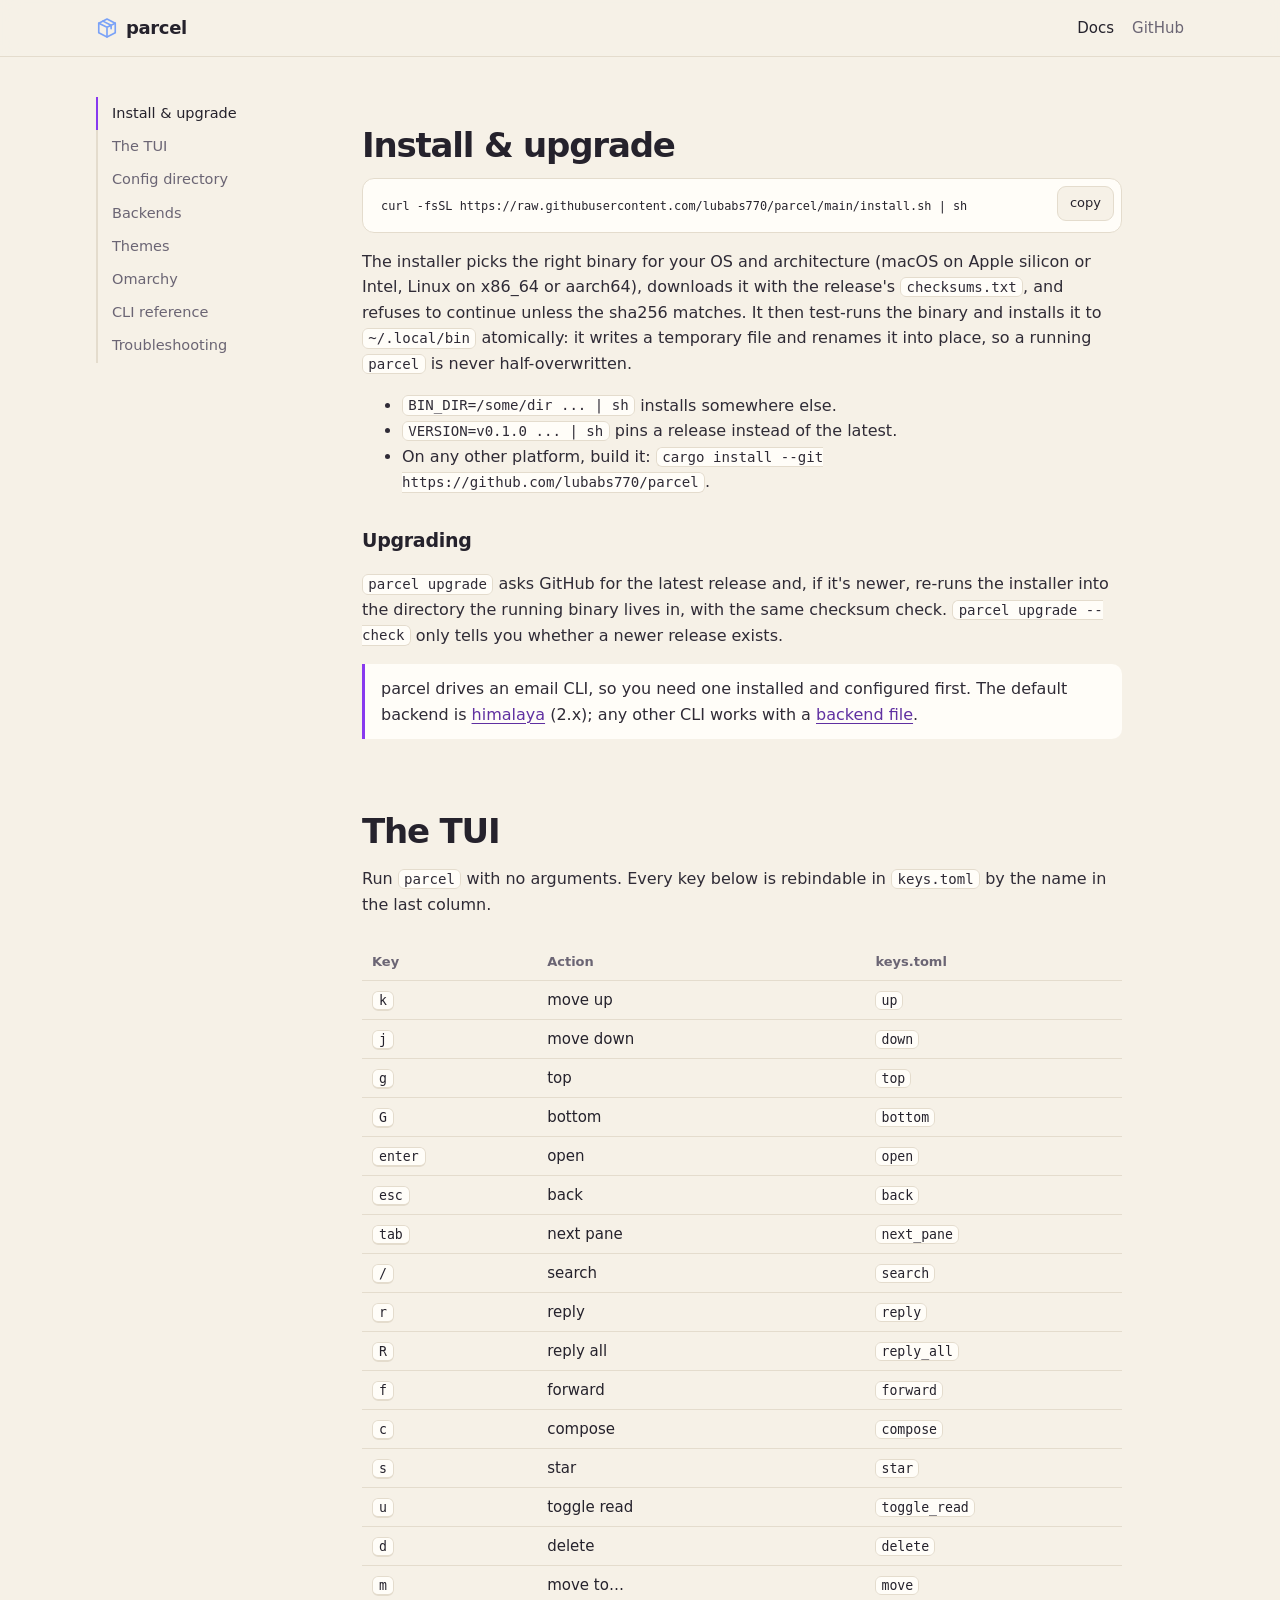
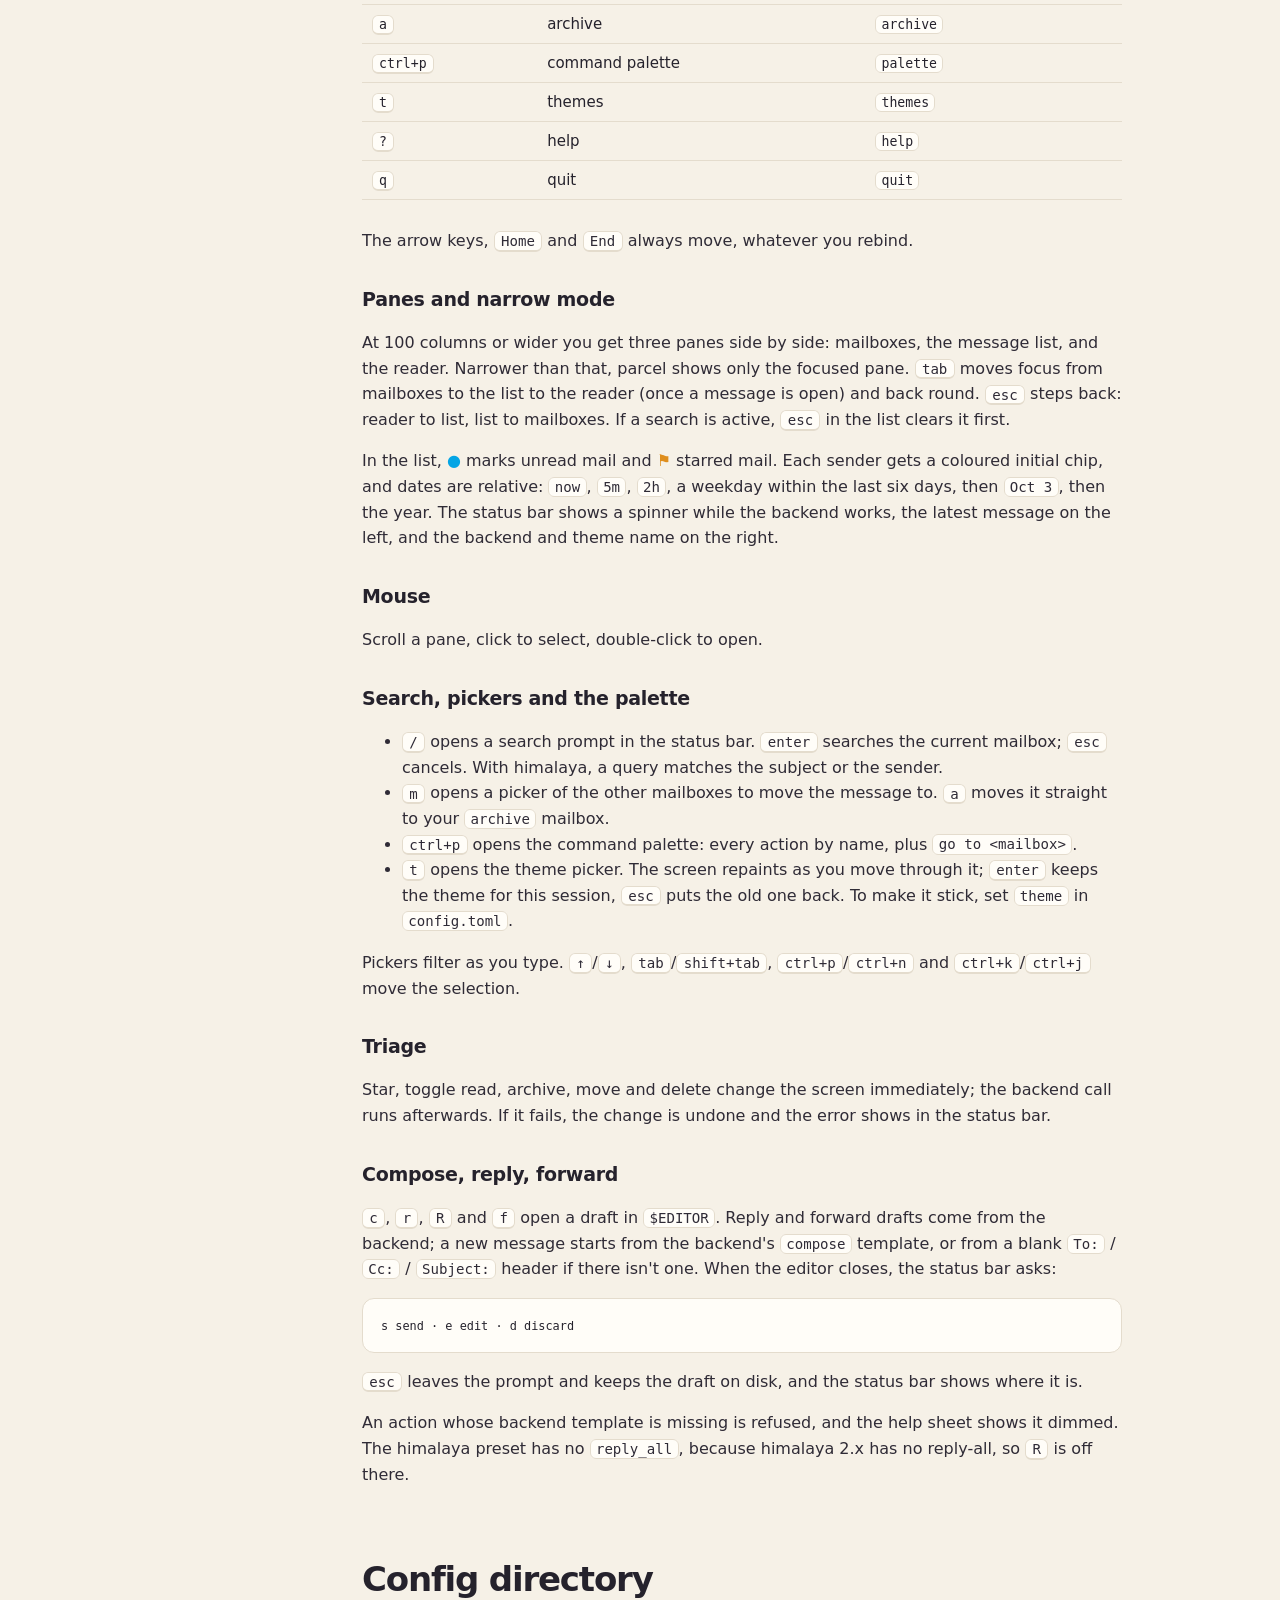
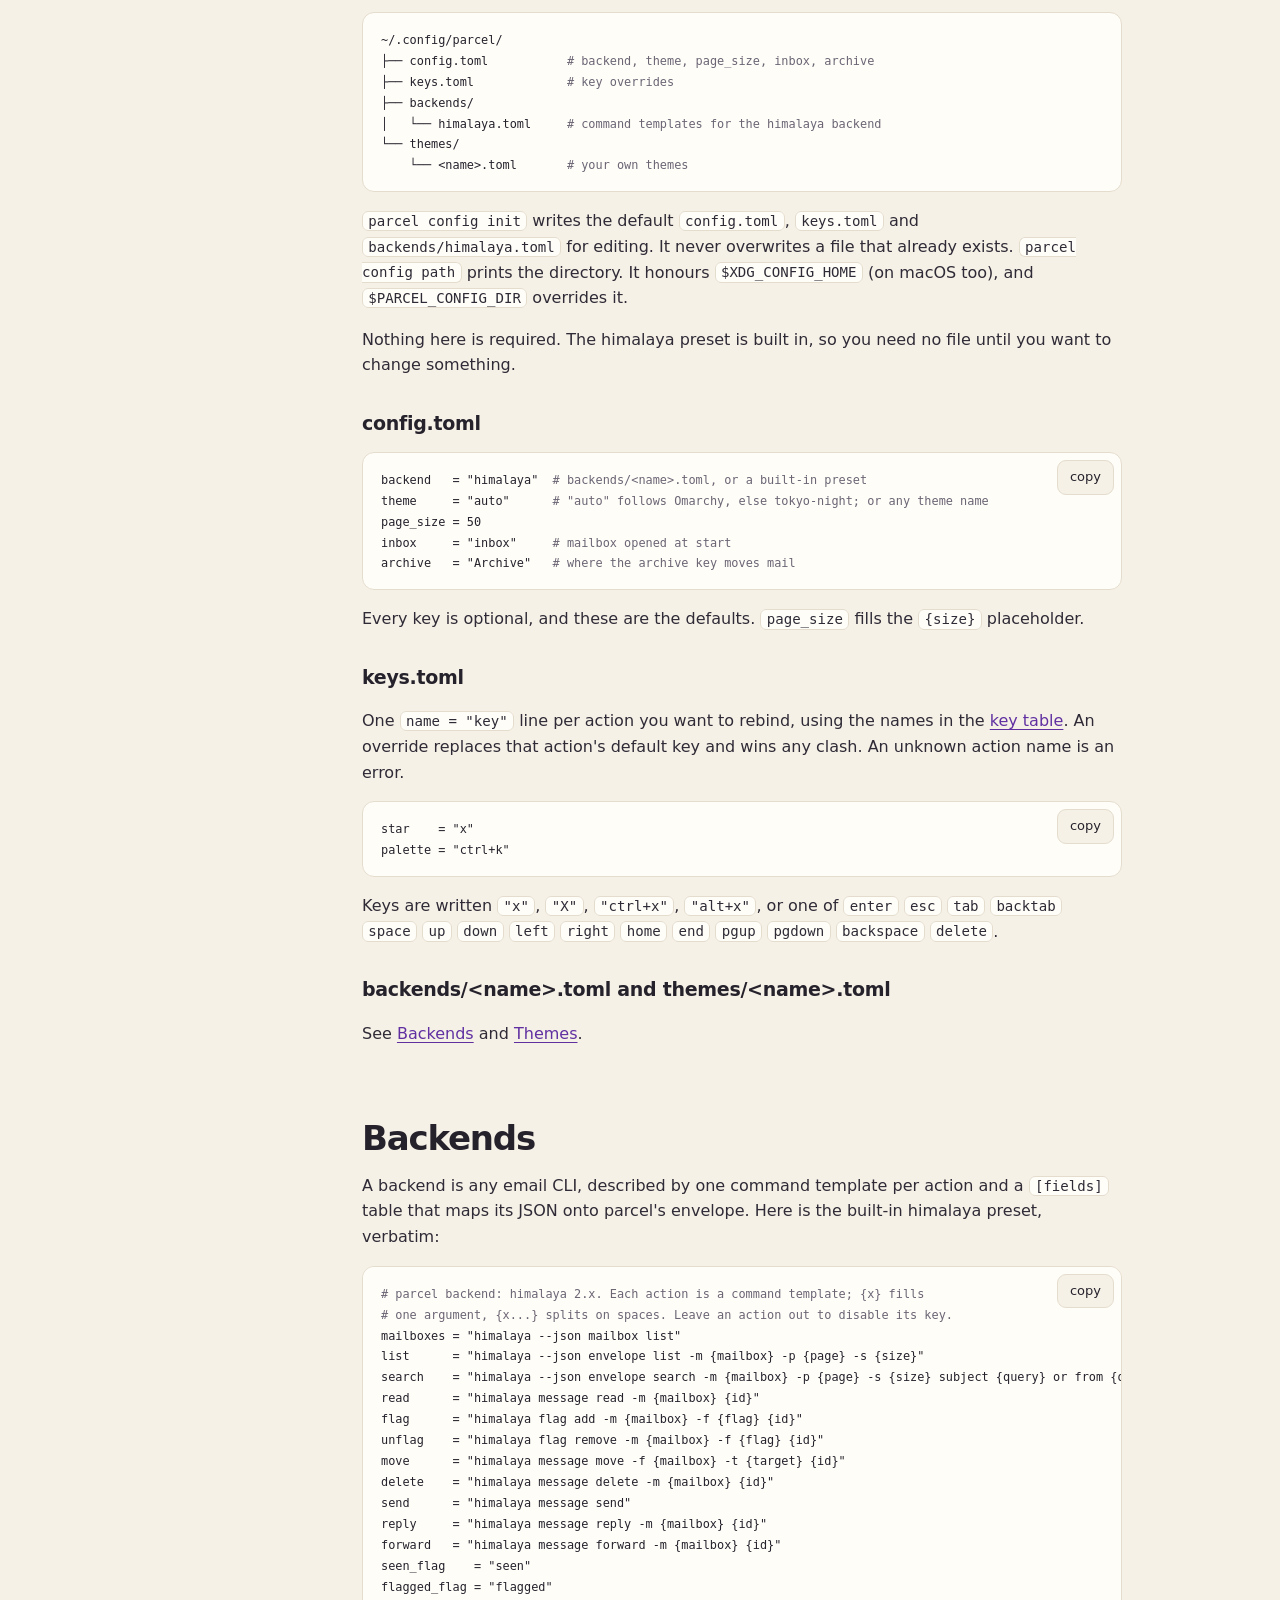
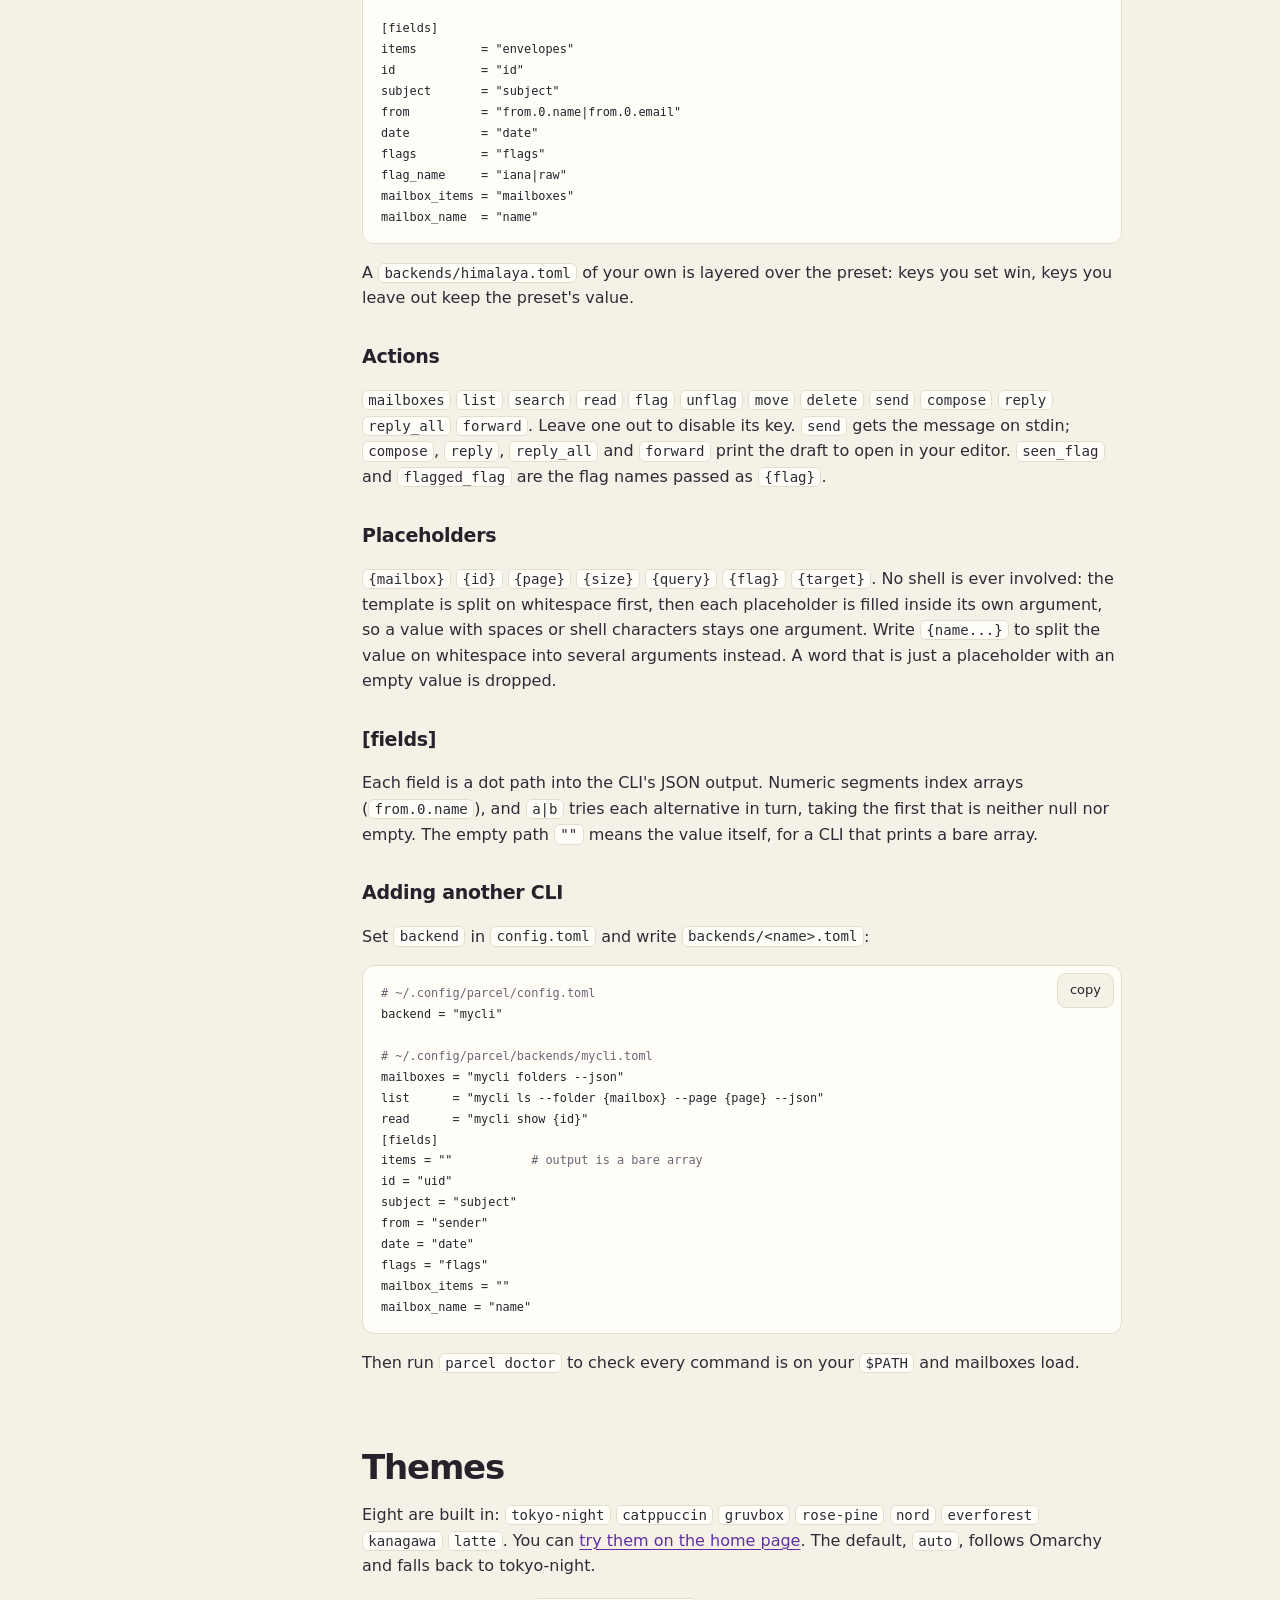
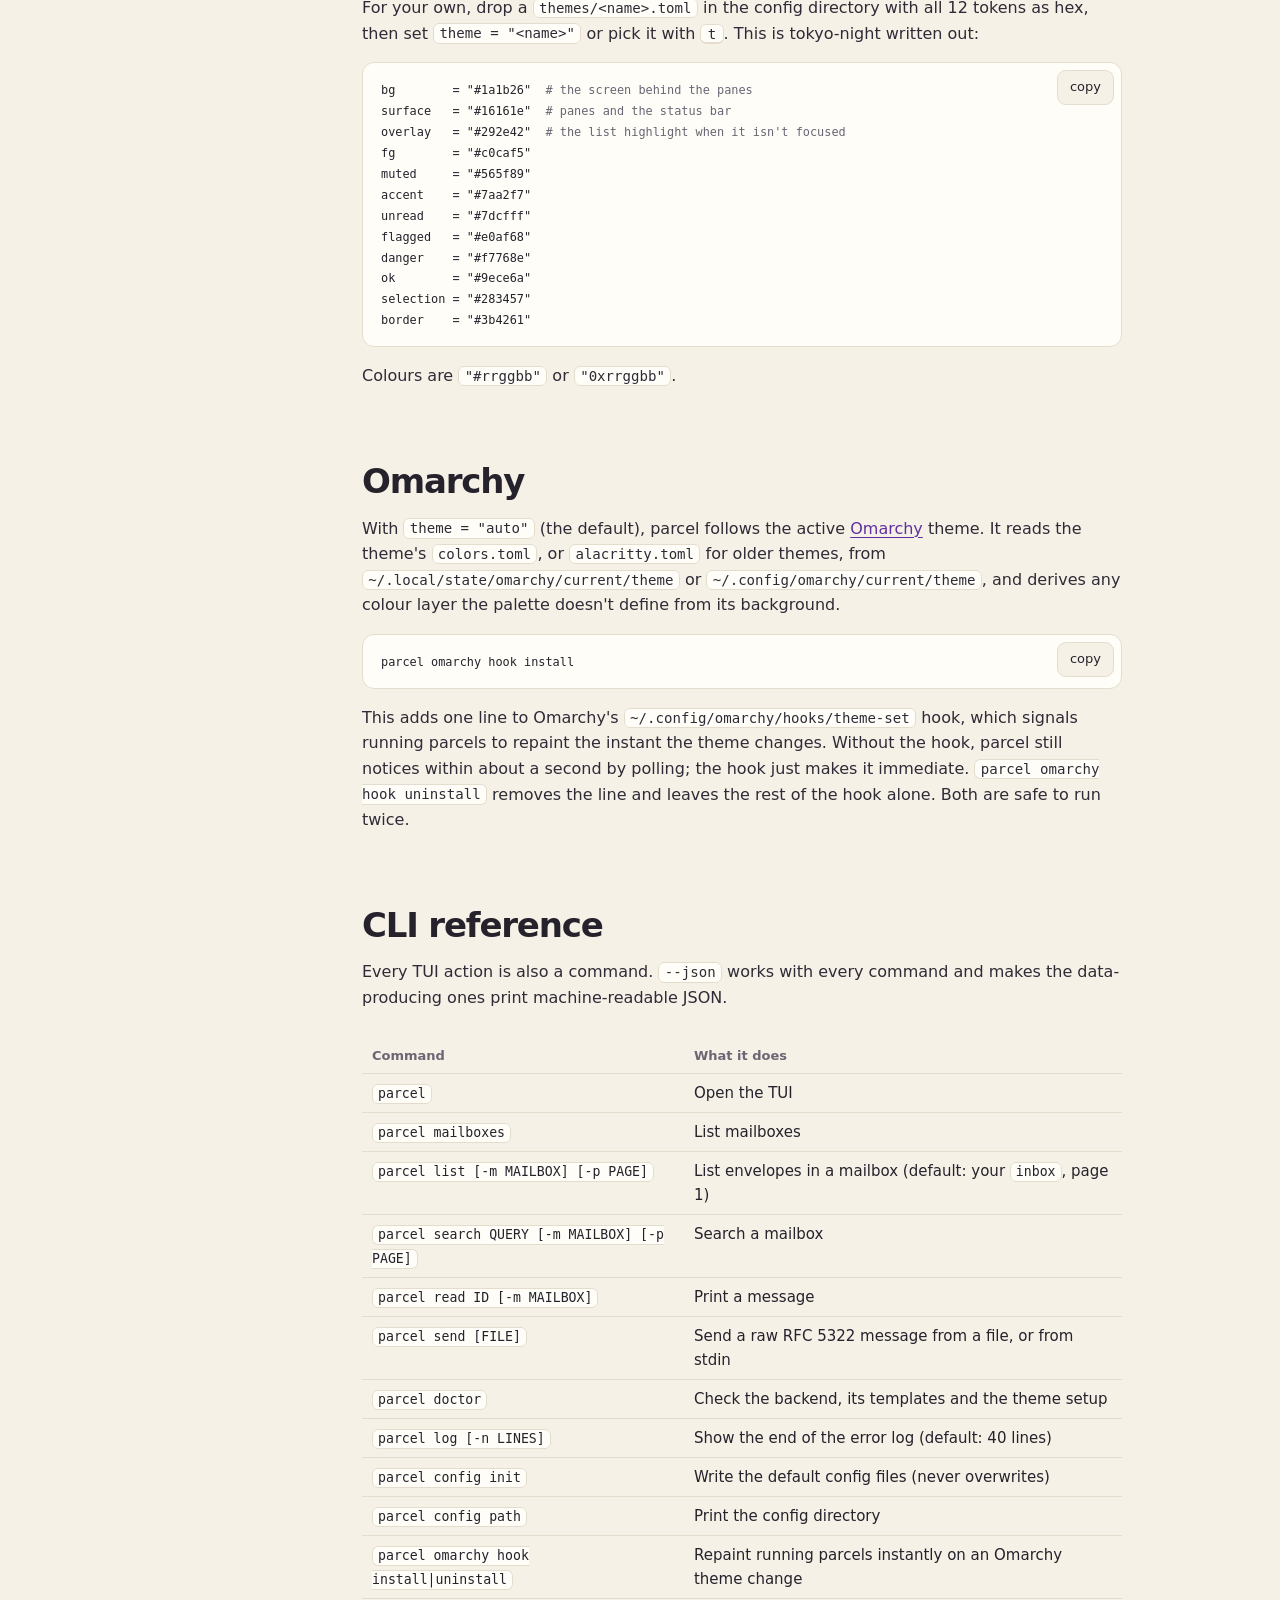
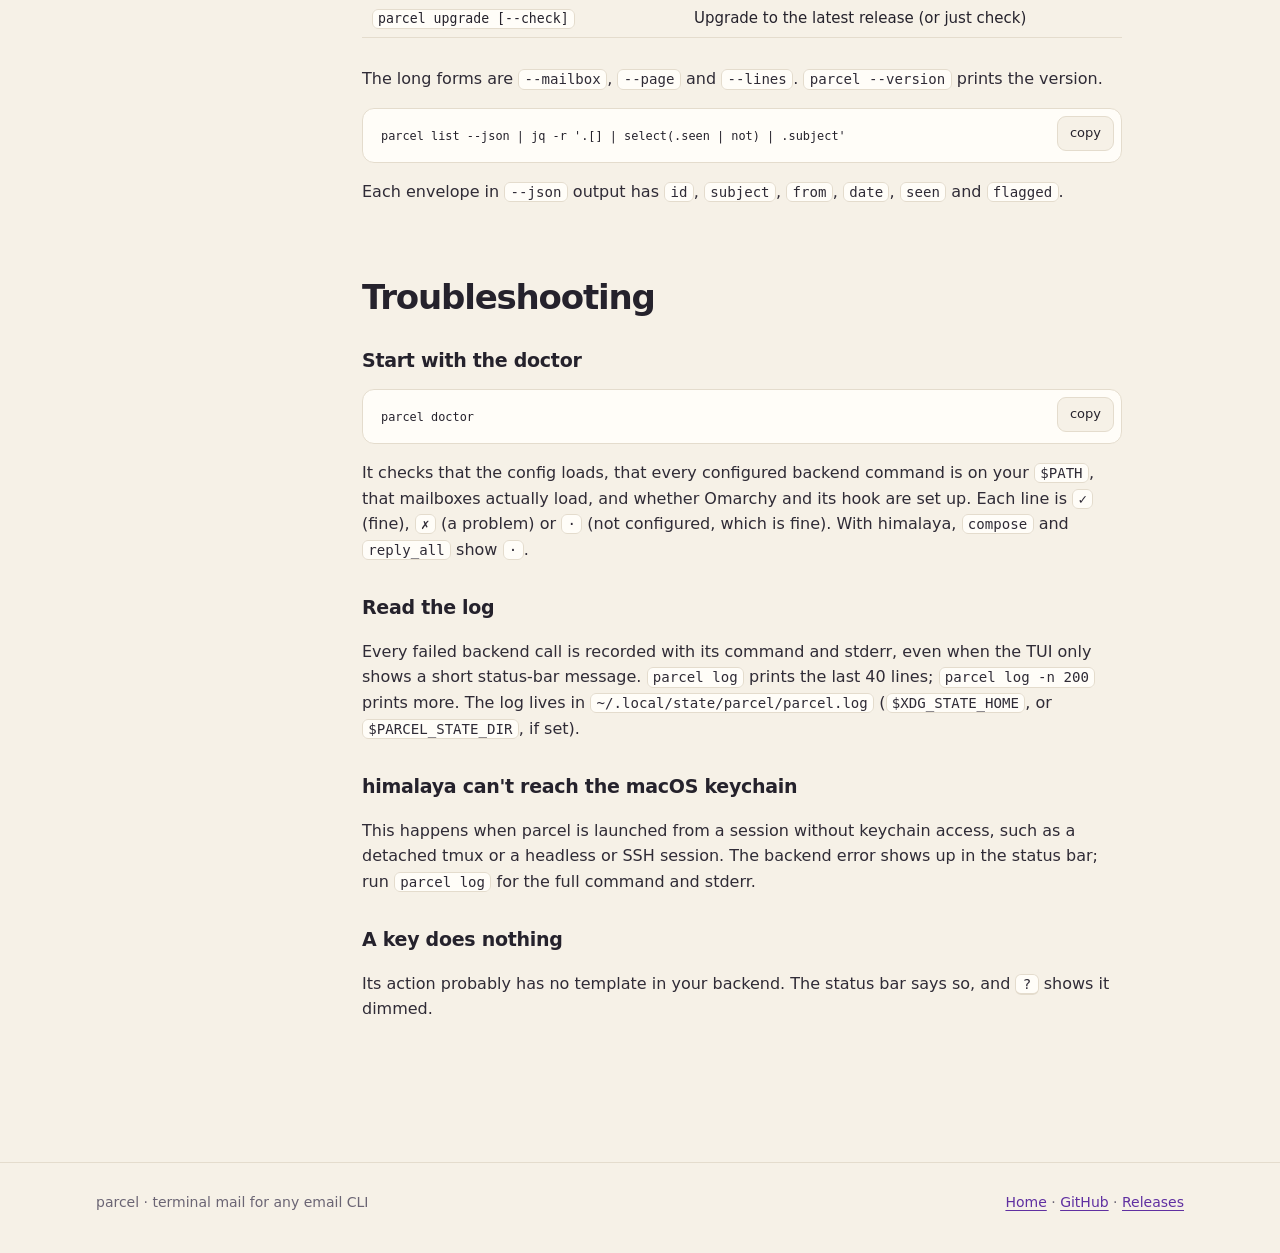
==== site/docs.html @ b17278a3 "docs: parcel docs site Co-Authored-By: Claude Opus 5.5 (1M context) <noreply@anthropic.com>" ====
<!doctype html>
<html lang="en">
<head>
<meta charset="utf-8">
<meta name="viewport" content="width=device-width, initial-scale=1">
<title>parcel docs</title>
<meta name="description" content="Install, keys, config, backends, themes, Omarchy and the CLI for parcel, the terminal mail client.">
<link rel="icon" href="favicon.svg" type="image/svg+xml">
<link rel="stylesheet" href="style.css">
</head>
<body>
<header class="top"><div class="wrap">
  <a class="brand" href="./"><img src="favicon.svg" alt="">parcel</a>
  <nav><a href="docs.html" aria-current="page">Docs</a><a href="https://github.com/lubabs770/parcel">GitHub</a></nav>
</div></header>

<div class="wrap docs">
<nav class="toc" aria-label="On this page">
  <a href="#install">Install &amp; upgrade</a>
  <a href="#tui">The TUI</a>
  <a href="#config">Config directory</a>
  <a href="#backends">Backends</a>
  <a href="#themes">Themes</a>
  <a href="#omarchy">Omarchy</a>
  <a href="#cli">CLI reference</a>
  <a href="#troubleshooting">Troubleshooting</a>
</nav>

<main class="doc">
<section id="install">
  <h2><a href="#install">Install &amp; upgrade</a></h2>
  <div class="code"><pre><code>curl -fsSL https://raw.githubusercontent.com/lubabs770/parcel/main/install.sh | sh</code></pre><button class="copy" type="button">copy</button></div>
  <p>The installer picks the right binary for your OS and architecture (macOS on Apple silicon or Intel, Linux on x86_64 or aarch64), downloads it with the release's <code>checksums.txt</code>, and refuses to continue unless the sha256 matches. It then test-runs the binary and installs it to <code>~/.local/bin</code> atomically: it writes a temporary file and renames it into place, so a running <code>parcel</code> is never half-overwritten.</p>
  <ul>
    <li><code>BIN_DIR=/some/dir ... | sh</code> installs somewhere else.</li>
    <li><code>VERSION=v0.1.0 ... | sh</code> pins a release instead of the latest.</li>
    <li>On any other platform, build it: <code>cargo install --git https://github.com/lubabs770/parcel</code>.</li>
  </ul>
  <h3>Upgrading</h3>
  <p><code>parcel upgrade</code> asks GitHub for the latest release and, if it's newer, re-runs the installer into the directory the running binary lives in, with the same checksum check. <code>parcel upgrade --check</code> only tells you whether a newer release exists.</p>
  <div class="note"><p>parcel drives an email CLI, so you need one installed and configured first. The default backend is <a href="https://github.com/pimalaya/himalaya">himalaya</a> (2.x); any other CLI works with a <a href="#backends">backend file</a>.</p></div>
</section>

<section id="tui">
  <h2><a href="#tui">The TUI</a></h2>
  <p>Run <code>parcel</code> with no arguments. Every key below is rebindable in <code>keys.toml</code> by the name in the last column.</p>
  <div class="tablewrap"><table>
    <thead><tr><th>Key</th><th>Action</th><th>keys.toml</th></tr></thead>
    <tbody>
      <tr><td><kbd>k</kbd></td><td>move up</td><td><code>up</code></td></tr>
      <tr><td><kbd>j</kbd></td><td>move down</td><td><code>down</code></td></tr>
      <tr><td><kbd>g</kbd></td><td>top</td><td><code>top</code></td></tr>
      <tr><td><kbd>G</kbd></td><td>bottom</td><td><code>bottom</code></td></tr>
      <tr><td><kbd>enter</kbd></td><td>open</td><td><code>open</code></td></tr>
      <tr><td><kbd>esc</kbd></td><td>back</td><td><code>back</code></td></tr>
      <tr><td><kbd>tab</kbd></td><td>next pane</td><td><code>next_pane</code></td></tr>
      <tr><td><kbd>/</kbd></td><td>search</td><td><code>search</code></td></tr>
      <tr><td><kbd>r</kbd></td><td>reply</td><td><code>reply</code></td></tr>
      <tr><td><kbd>R</kbd></td><td>reply all</td><td><code>reply_all</code></td></tr>
      <tr><td><kbd>f</kbd></td><td>forward</td><td><code>forward</code></td></tr>
      <tr><td><kbd>c</kbd></td><td>compose</td><td><code>compose</code></td></tr>
      <tr><td><kbd>s</kbd></td><td>star</td><td><code>star</code></td></tr>
      <tr><td><kbd>u</kbd></td><td>toggle read</td><td><code>toggle_read</code></td></tr>
      <tr><td><kbd>d</kbd></td><td>delete</td><td><code>delete</code></td></tr>
      <tr><td><kbd>m</kbd></td><td>move to…</td><td><code>move</code></td></tr>
      <tr><td><kbd>a</kbd></td><td>archive</td><td><code>archive</code></td></tr>
      <tr><td><kbd>ctrl+p</kbd></td><td>command palette</td><td><code>palette</code></td></tr>
      <tr><td><kbd>t</kbd></td><td>themes</td><td><code>themes</code></td></tr>
      <tr><td><kbd>?</kbd></td><td>help</td><td><code>help</code></td></tr>
      <tr><td><kbd>q</kbd></td><td>quit</td><td><code>quit</code></td></tr>
    </tbody>
  </table></div>
  <p>The arrow keys, <kbd>Home</kbd> and <kbd>End</kbd> always move, whatever you rebind.</p>

  <h3>Panes and narrow mode</h3>
  <p>At 100 columns or wider you get three panes side by side: mailboxes, the message list, and the reader. Narrower than that, parcel shows only the focused pane. <kbd>tab</kbd> moves focus from mailboxes to the list to the reader (once a message is open) and back round. <kbd>esc</kbd> steps back: reader to list, list to mailboxes. If a search is active, <kbd>esc</kbd> in the list clears it first.</p>
  <p>In the list, <span style="color:var(--unread)">●</span> marks unread mail and <span style="color:var(--flagged)">⚑</span> starred mail. Each sender gets a coloured initial chip, and dates are relative: <code>now</code>, <code>5m</code>, <code>2h</code>, a weekday within the last six days, then <code>Oct 3</code>, then the year. The status bar shows a spinner while the backend works, the latest message on the left, and the backend and theme name on the right.</p>

  <h3>Mouse</h3>
  <p>Scroll a pane, click to select, double-click to open.</p>

  <h3>Search, pickers and the palette</h3>
  <ul>
    <li><kbd>/</kbd> opens a search prompt in the status bar. <kbd>enter</kbd> searches the current mailbox; <kbd>esc</kbd> cancels. With himalaya, a query matches the subject or the sender.</li>
    <li><kbd>m</kbd> opens a picker of the other mailboxes to move the message to. <kbd>a</kbd> moves it straight to your <code>archive</code> mailbox.</li>
    <li><kbd>ctrl+p</kbd> opens the command palette: every action by name, plus <code>go to &lt;mailbox&gt;</code>.</li>
    <li><kbd>t</kbd> opens the theme picker. The screen repaints as you move through it; <kbd>enter</kbd> keeps the theme for this session, <kbd>esc</kbd> puts the old one back. To make it stick, set <code>theme</code> in <code>config.toml</code>.</li>
  </ul>
  <p>Pickers filter as you type. <kbd>↑</kbd>/<kbd>↓</kbd>, <kbd>tab</kbd>/<kbd>shift+tab</kbd>, <kbd>ctrl+p</kbd>/<kbd>ctrl+n</kbd> and <kbd>ctrl+k</kbd>/<kbd>ctrl+j</kbd> move the selection.</p>

  <h3>Triage</h3>
  <p>Star, toggle read, archive, move and delete change the screen immediately; the backend call runs afterwards. If it fails, the change is undone and the error shows in the status bar.</p>

  <h3>Compose, reply, forward</h3>
  <p><kbd>c</kbd>, <kbd>r</kbd>, <kbd>R</kbd> and <kbd>f</kbd> open a draft in <code>$EDITOR</code>. Reply and forward drafts come from the backend; a new message starts from the backend's <code>compose</code> template, or from a blank <code>To:</code> / <code>Cc:</code> / <code>Subject:</code> header if there isn't one. When the editor closes, the status bar asks:</p>
  <pre><code>s send · e edit · d discard</code></pre>
  <p><kbd>esc</kbd> leaves the prompt and keeps the draft on disk, and the status bar shows where it is.</p>
  <p>An action whose backend template is missing is refused, and the help sheet shows it dimmed. The himalaya preset has no <code>reply_all</code>, because himalaya 2.x has no reply-all, so <kbd>R</kbd> is off there.</p>
</section>

<section id="config">
  <h2><a href="#config">Config directory</a></h2>
<pre><code>~/.config/parcel/
├── config.toml           <span class="c"># backend, theme, page_size, inbox, archive</span>
├── keys.toml             <span class="c"># key overrides</span>
├── backends/
│   └── himalaya.toml     <span class="c"># command templates for the himalaya backend</span>
└── themes/
    └── &lt;name&gt;.toml       <span class="c"># your own themes</span></code></pre>
  <p><code>parcel config init</code> writes the default <code>config.toml</code>, <code>keys.toml</code> and <code>backends/himalaya.toml</code> for editing. It never overwrites a file that already exists. <code>parcel config path</code> prints the directory. It honours <code>$XDG_CONFIG_HOME</code> (on macOS too), and <code>$PARCEL_CONFIG_DIR</code> overrides it.</p>
  <p>Nothing here is required. The himalaya preset is built in, so you need no file until you want to change something.</p>

  <h3>config.toml</h3>
  <div class="code"><pre><code>backend   = "himalaya"  <span class="c"># backends/&lt;name&gt;.toml, or a built-in preset</span>
theme     = "auto"      <span class="c"># "auto" follows Omarchy, else tokyo-night; or any theme name</span>
page_size = 50
inbox     = "inbox"     <span class="c"># mailbox opened at start</span>
archive   = "Archive"   <span class="c"># where the archive key moves mail</span></code></pre><button class="copy" type="button">copy</button></div>
  <p>Every key is optional, and these are the defaults. <code>page_size</code> fills the <code>{size}</code> placeholder.</p>

  <h3>keys.toml</h3>
  <p>One <code>name = "key"</code> line per action you want to rebind, using the names in the <a href="#tui">key table</a>. An override replaces that action's default key and wins any clash. An unknown action name is an error.</p>
  <div class="code"><pre><code>star    = "x"
palette = "ctrl+k"</code></pre><button class="copy" type="button">copy</button></div>
  <p>Keys are written <code>"x"</code>, <code>"X"</code>, <code>"ctrl+x"</code>, <code>"alt+x"</code>, or one of <code>enter</code> <code>esc</code> <code>tab</code> <code>backtab</code> <code>space</code> <code>up</code> <code>down</code> <code>left</code> <code>right</code> <code>home</code> <code>end</code> <code>pgup</code> <code>pgdown</code> <code>backspace</code> <code>delete</code>.</p>

  <h3>backends/&lt;name&gt;.toml and themes/&lt;name&gt;.toml</h3>
  <p>See <a href="#backends">Backends</a> and <a href="#themes">Themes</a>.</p>
</section>

<section id="backends">
  <h2><a href="#backends">Backends</a></h2>
  <p>A backend is any email CLI, described by one command template per action and a <code>[fields]</code> table that maps its JSON onto parcel's envelope. Here is the built-in himalaya preset, verbatim:</p>
  <div class="code"><pre><code><span class="c"># parcel backend: himalaya 2.x. Each action is a command template; {x} fills
# one argument, {x...} splits on spaces. Leave an action out to disable its key.</span>
mailboxes = "himalaya --json mailbox list"
list      = "himalaya --json envelope list -m {mailbox} -p {page} -s {size}"
search    = "himalaya --json envelope search -m {mailbox} -p {page} -s {size} subject {query} or from {query}"
read      = "himalaya message read -m {mailbox} {id}"
flag      = "himalaya flag add -m {mailbox} -f {flag} {id}"
unflag    = "himalaya flag remove -m {mailbox} -f {flag} {id}"
move      = "himalaya message move -f {mailbox} -t {target} {id}"
delete    = "himalaya message delete -m {mailbox} {id}"
send      = "himalaya message send"
reply     = "himalaya message reply -m {mailbox} {id}"
forward   = "himalaya message forward -m {mailbox} {id}"
seen_flag    = "seen"
flagged_flag = "flagged"

[fields]
items         = "envelopes"
id            = "id"
subject       = "subject"
from          = "from.0.name|from.0.email"
date          = "date"
flags         = "flags"
flag_name     = "iana|raw"
mailbox_items = "mailboxes"
mailbox_name  = "name"</code></pre><button class="copy" type="button">copy</button></div>
  <p>A <code>backends/himalaya.toml</code> of your own is layered over the preset: keys you set win, keys you leave out keep the preset's value.</p>

  <h3>Actions</h3>
  <p><code>mailboxes</code> <code>list</code> <code>search</code> <code>read</code> <code>flag</code> <code>unflag</code> <code>move</code> <code>delete</code> <code>send</code> <code>compose</code> <code>reply</code> <code>reply_all</code> <code>forward</code>. Leave one out to disable its key. <code>send</code> gets the message on stdin; <code>compose</code>, <code>reply</code>, <code>reply_all</code> and <code>forward</code> print the draft to open in your editor. <code>seen_flag</code> and <code>flagged_flag</code> are the flag names passed as <code>{flag}</code>.</p>

  <h3>Placeholders</h3>
  <p><code>{mailbox}</code> <code>{id}</code> <code>{page}</code> <code>{size}</code> <code>{query}</code> <code>{flag}</code> <code>{target}</code>. No shell is ever involved: the template is split on whitespace first, then each placeholder is filled inside its own argument, so a value with spaces or shell characters stays one argument. Write <code>{name...}</code> to split the value on whitespace into several arguments instead. A word that is just a placeholder with an empty value is dropped.</p>

  <h3>[fields]</h3>
  <p>Each field is a dot path into the CLI's JSON output. Numeric segments index arrays (<code>from.0.name</code>), and <code>a|b</code> tries each alternative in turn, taking the first that is neither null nor empty. The empty path <code>""</code> means the value itself, for a CLI that prints a bare array.</p>

  <h3>Adding another CLI</h3>
  <p>Set <code>backend</code> in <code>config.toml</code> and write <code>backends/&lt;name&gt;.toml</code>:</p>
  <div class="code"><pre><code><span class="c"># ~/.config/parcel/config.toml</span>
backend = "mycli"

<span class="c"># ~/.config/parcel/backends/mycli.toml</span>
mailboxes = "mycli folders --json"
list      = "mycli ls --folder {mailbox} --page {page} --json"
read      = "mycli show {id}"
[fields]
items = ""           <span class="c"># output is a bare array</span>
id = "uid"
subject = "subject"
from = "sender"
date = "date"
flags = "flags"
mailbox_items = ""
mailbox_name = "name"</code></pre><button class="copy" type="button">copy</button></div>
  <p>Then run <code>parcel doctor</code> to check every command is on your <code>$PATH</code> and mailboxes load.</p>
</section>

<section id="themes">
  <h2><a href="#themes">Themes</a></h2>
  <p>Eight are built in: <code>tokyo-night</code> <code>catppuccin</code> <code>gruvbox</code> <code>rose-pine</code> <code>nord</code> <code>everforest</code> <code>kanagawa</code> <code>latte</code>. You can <a href="./">try them on the home page</a>. The default, <code>auto</code>, follows Omarchy and falls back to tokyo-night.</p>
  <p>For your own, drop a <code>themes/&lt;name&gt;.toml</code> in the config directory with all 12 tokens as hex, then set <code>theme = "&lt;name&gt;"</code> or pick it with <kbd>t</kbd>. This is tokyo-night written out:</p>
  <div class="code"><pre><code>bg        = "#1a1b26"  <span class="c"># the screen behind the panes</span>
surface   = "#16161e"  <span class="c"># panes and the status bar</span>
overlay   = "#292e42"  <span class="c"># the list highlight when it isn't focused</span>
fg        = "#c0caf5"
muted     = "#565f89"
accent    = "#7aa2f7"
unread    = "#7dcfff"
flagged   = "#e0af68"
danger    = "#f7768e"
ok        = "#9ece6a"
selection = "#283457"
border    = "#3b4261"</code></pre><button class="copy" type="button">copy</button></div>
  <p>Colours are <code>"#rrggbb"</code> or <code>"0xrrggbb"</code>.</p>
</section>

<section id="omarchy">
  <h2><a href="#omarchy">Omarchy</a></h2>
  <p>With <code>theme = "auto"</code> (the default), parcel follows the active <a href="https://omarchy.org">Omarchy</a> theme. It reads the theme's <code>colors.toml</code>, or <code>alacritty.toml</code> for older themes, from <code>~/.local/state/omarchy/current/theme</code> or <code>~/.config/omarchy/current/theme</code>, and derives any colour layer the palette doesn't define from its background.</p>
  <div class="code"><pre><code>parcel omarchy hook install</code></pre><button class="copy" type="button">copy</button></div>
  <p>This adds one line to Omarchy's <code>~/.config/omarchy/hooks/theme-set</code> hook, which signals running parcels to repaint the instant the theme changes. Without the hook, parcel still notices within about a second by polling; the hook just makes it immediate. <code>parcel omarchy hook uninstall</code> removes the line and leaves the rest of the hook alone. Both are safe to run twice.</p>
</section>

<section id="cli">
  <h2><a href="#cli">CLI reference</a></h2>
  <p>Every TUI action is also a command. <code>--json</code> works with every command and makes the data-producing ones print machine-readable JSON.</p>
  <div class="tablewrap"><table>
    <thead><tr><th>Command</th><th>What it does</th></tr></thead>
    <tbody>
      <tr><td><code>parcel</code></td><td>Open the TUI</td></tr>
      <tr><td><code>parcel mailboxes</code></td><td>List mailboxes</td></tr>
      <tr><td><code>parcel list [-m MAILBOX] [-p PAGE]</code></td><td>List envelopes in a mailbox (default: your <code>inbox</code>, page 1)</td></tr>
      <tr><td><code>parcel search QUERY [-m MAILBOX] [-p PAGE]</code></td><td>Search a mailbox</td></tr>
      <tr><td><code>parcel read ID [-m MAILBOX]</code></td><td>Print a message</td></tr>
      <tr><td><code>parcel send [FILE]</code></td><td>Send a raw RFC 5322 message from a file, or from stdin</td></tr>
      <tr><td><code>parcel doctor</code></td><td>Check the backend, its templates and the theme setup</td></tr>
      <tr><td><code>parcel log [-n LINES]</code></td><td>Show the end of the error log (default: 40 lines)</td></tr>
      <tr><td><code>parcel config init</code></td><td>Write the default config files (never overwrites)</td></tr>
      <tr><td><code>parcel config path</code></td><td>Print the config directory</td></tr>
      <tr><td><code>parcel omarchy hook install|uninstall</code></td><td>Repaint running parcels instantly on an Omarchy theme change</td></tr>
      <tr><td><code>parcel upgrade [--check]</code></td><td>Upgrade to the latest release (or just check)</td></tr>
    </tbody>
  </table></div>
  <p>The long forms are <code>--mailbox</code>, <code>--page</code> and <code>--lines</code>. <code>parcel --version</code> prints the version.</p>
  <div class="code"><pre><code>parcel list --json | jq -r '.[] | select(.seen | not) | .subject'</code></pre><button class="copy" type="button">copy</button></div>
  <p>Each envelope in <code>--json</code> output has <code>id</code>, <code>subject</code>, <code>from</code>, <code>date</code>, <code>seen</code> and <code>flagged</code>.</p>
</section>

<section id="troubleshooting">
  <h2><a href="#troubleshooting">Troubleshooting</a></h2>
  <h3>Start with the doctor</h3>
  <div class="code"><pre><code>parcel doctor</code></pre><button class="copy" type="button">copy</button></div>
  <p>It checks that the config loads, that every configured backend command is on your <code>$PATH</code>, that mailboxes actually load, and whether Omarchy and its hook are set up. Each line is <code>✓</code> (fine), <code>✗</code> (a problem) or <code>·</code> (not configured, which is fine). With himalaya, <code>compose</code> and <code>reply_all</code> show <code>·</code>.</p>

  <h3>Read the log</h3>
  <p>Every failed backend call is recorded with its command and stderr, even when the TUI only shows a short status-bar message. <code>parcel log</code> prints the last 40 lines; <code>parcel log -n 200</code> prints more. The log lives in <code>~/.local/state/parcel/parcel.log</code> (<code>$XDG_STATE_HOME</code>, or <code>$PARCEL_STATE_DIR</code>, if set).</p>

  <h3>himalaya can't reach the macOS keychain</h3>
  <p>This happens when parcel is launched from a session without keychain access, such as a detached tmux or a headless or SSH session. The backend error shows up in the status bar; run <code>parcel log</code> for the full command and stderr.</p>

  <h3>A key does nothing</h3>
  <p>Its action probably has no template in your backend. The status bar says so, and <kbd>?</kbd> shows it dimmed.</p>
</section>
</main>
</div>

<footer><div class="wrap"><span>parcel · terminal mail for any email CLI</span><span><a href="./">Home</a> · <a href="https://github.com/lubabs770/parcel">GitHub</a> · <a href="https://github.com/lubabs770/parcel/releases">Releases</a></span></div></footer>
<script src="app.js"></script>
</body>
</html>
---- site/style.css ----
/* parcel site. The 12 tokens below are parcel's own (src/theme/builtin.rs), copied exactly. */
:root, [data-t="tokyo-night"] { --bg:#1a1b26; --surface:#16161e; --overlay:#292e42; --fg:#c0caf5; --muted:#565f89; --accent:#7aa2f7; --unread:#7dcfff; --flagged:#e0af68; --danger:#f7768e; --ok:#9ece6a; --selection:#283457; --border:#3b4261; }
[data-t="catppuccin"] { --bg:#1e1e2e; --surface:#181825; --overlay:#313244; --fg:#cdd6f4; --muted:#6c7086; --accent:#cba6f7; --unread:#89dceb; --flagged:#f9e2af; --danger:#f38ba8; --ok:#a6e3a1; --selection:#45475a; --border:#313244; }
[data-t="gruvbox"] { --bg:#282828; --surface:#1d2021; --overlay:#3c3836; --fg:#ebdbb2; --muted:#928374; --accent:#fe8019; --unread:#83a598; --flagged:#fabd2f; --danger:#fb4934; --ok:#b8bb26; --selection:#504945; --border:#3c3836; }
[data-t="rose-pine"] { --bg:#191724; --surface:#1f1d2e; --overlay:#26233a; --fg:#e0def4; --muted:#6e6a86; --accent:#ebbcba; --unread:#9ccfd8; --flagged:#f6c177; --danger:#eb6f92; --ok:#31748f; --selection:#403d52; --border:#26233a; }
[data-t="nord"] { --bg:#2e3440; --surface:#272c36; --overlay:#3b4252; --fg:#eceff4; --muted:#7b88a1; --accent:#88c0d0; --unread:#8fbcbb; --flagged:#ebcb8b; --danger:#bf616a; --ok:#a3be8c; --selection:#434c5e; --border:#3b4252; }
[data-t="everforest"] { --bg:#2d353b; --surface:#232a2e; --overlay:#343f44; --fg:#d3c6aa; --muted:#859289; --accent:#a7c080; --unread:#7fbbb3; --flagged:#dbbc7f; --danger:#e67e80; --ok:#83c092; --selection:#475258; --border:#3d484d; }
[data-t="kanagawa"] { --bg:#1f1f28; --surface:#16161d; --overlay:#2a2a37; --fg:#dcd7ba; --muted:#727169; --accent:#7e9cd8; --unread:#7fb4ca; --flagged:#e6c384; --danger:#e82424; --ok:#98bb6c; --selection:#2d4f67; --border:#363646; }
[data-t="latte"] { --bg:#eff1f5; --surface:#e6e9ef; --overlay:#ccd0da; --fg:#4c4f69; --muted:#8c8fa1; --accent:#8839ef; --unread:#04a5e5; --flagged:#df8e1d; --danger:#d20f39; --ok:#40a02b; --selection:#bcc0cc; --border:#ccd0da; }

/* The page itself: dark ink by default, kraft paper in light mode. */
:root {
  --page:#0e0e13; --card:#17171f; --ink:#ecebf3; --soft:#9a99ad; --line:#2a2a36;
  --link:color-mix(in srgb, var(--accent) 80%, var(--ink));
  --sans:system-ui, -apple-system, "Segoe UI", Roboto, Ubuntu, sans-serif;
  --mono:ui-monospace, "SF Mono", "JetBrains Mono", Menlo, Consolas, "DejaVu Sans Mono", monospace;
  color-scheme:dark;
}
@media (prefers-color-scheme: light) {
  :root { --page:#f6f1e7; --card:#fffdf8; --ink:#25222c; --soft:#6b6574; --line:#e4dccd;
    --link:color-mix(in srgb, var(--accent) 60%, var(--ink)); color-scheme:light; }
}
* { box-sizing:border-box; }
html { scroll-behavior:smooth; scroll-padding-top:72px; }
body { margin:0; background:var(--page); color:var(--ink); font:16px/1.6 var(--sans); overflow-x:hidden; }
a { color:var(--link); text-decoration-thickness:1px; text-underline-offset:3px; }
code, kbd, pre { font-family:var(--mono); font-size:.88em; }
:not(pre) > code { background:var(--card); border:1px solid var(--line); border-radius:6px; padding:.08em .38em; overflow-wrap:anywhere; }
kbd { background:var(--card); border:1px solid var(--line); border-bottom-width:2px; border-radius:6px; padding:.05em .45em; white-space:nowrap; }
.wrap { max-width:1120px; margin:0 auto; padding:0 16px; }
button { font:inherit; cursor:pointer; }
:focus-visible { outline:2px solid var(--accent); outline-offset:2px; }

/* Header */
.top { position:sticky; top:0; z-index:5; backdrop-filter:blur(10px); background:color-mix(in srgb, var(--page) 82%, transparent); border-bottom:1px solid var(--line); }
.top .wrap { display:flex; align-items:center; gap:20px; height:56px; }
.brand { display:flex; align-items:center; gap:8px; font-weight:700; letter-spacing:-.02em; color:var(--ink); text-decoration:none; font-size:18px; }
.brand img { width:22px; height:22px; }
.top nav { margin-left:auto; display:flex; gap:18px; font-size:15px; }
.top nav a { color:var(--soft); text-decoration:none; }
.top nav a:hover, .top nav a[aria-current] { color:var(--ink); }

/* Hero */
.hero { position:relative; text-align:center; padding:72px 0 28px; }
.hero::before { content:""; position:absolute; inset:-40px 0 auto; height:520px; z-index:-1; pointer-events:none;
  background:radial-gradient(40% 50% at 30% 30%, color-mix(in srgb, var(--accent) 22%, transparent), transparent 70%),
             radial-gradient(35% 45% at 72% 40%, color-mix(in srgb, var(--flagged) 16%, transparent), transparent 70%);
  transition:background .5s; }
.tag { display:inline-block; font:600 12px/1 var(--mono); letter-spacing:.12em; text-transform:uppercase; color:var(--soft);
  border:1.5px dashed var(--line); border-radius:999px; padding:8px 14px; margin-bottom:22px; }
h1 { font-size:clamp(40px, 8vw, 76px); line-height:1.02; letter-spacing:-.045em; margin:0 auto 18px; max-width:13ch; }
h1 em { font-style:normal; background:linear-gradient(100deg, var(--accent), var(--unread) 55%, var(--flagged));
  -webkit-background-clip:text; background-clip:text; color:transparent; }
.lede { font-size:clamp(17px, 2.4vw, 20px); color:var(--soft); max-width:560px; margin:0 auto 30px; }
.install { display:flex; align-items:center; gap:10px; max-width:720px; margin:0 auto; background:var(--card); border:1px solid var(--line);
  border-radius:14px; padding:8px 8px 8px 16px; text-align:left; box-shadow:0 10px 40px -20px color-mix(in srgb, var(--accent) 60%, transparent); }
.install .ps { color:var(--accent); font-family:var(--mono); user-select:none; }
.install code { background:none; border:0; flex:1; min-width:0; overflow-x:auto; white-space:nowrap; font-size:13.5px; padding:6px 0; scrollbar-width:none; }
.copy { flex:none; border:1px solid var(--line); background:var(--page); color:var(--ink); border-radius:9px; padding:6px 12px; font-size:13px; }
.copy:hover { border-color:var(--accent); }
.copy.done { color:var(--ok); border-color:var(--ok); }
.needs { color:var(--soft); font-size:14px; margin-top:14px; }

/* The terminal mock: a ratatui frame rebuilt in CSS. 1ch = 1 terminal cell. */
.stage { margin:44px auto 0; max-width:1060px; }
.term { --rows:15; background:var(--bg); color:var(--fg); border-radius:12px; border:1px solid var(--line); overflow:hidden;
  font:13px/1.5 var(--mono); text-align:left; box-shadow:0 30px 80px -30px #000a, 0 0 0 6px color-mix(in srgb, var(--accent) 10%, transparent);
  transition:background-color .4s, color .4s; }
.term * { transition:background-color .4s, color .4s; }
.chrome { display:flex; gap:6px; padding:9px 12px; background:var(--surface); border-bottom:1px solid var(--border); }
.chrome i { width:10px; height:10px; border-radius:50%; background:var(--overlay); }
.chrome span { margin-left:auto; color:var(--muted); font-size:11px; }
.scroller { overflow-x:auto; }
.screen { display:grid; grid-template-columns:24ch 42% 1fr; column-gap:1ch; min-width:104ch; height:calc(var(--rows) * 1.5em); }
.pane { background:var(--surface); padding:0 1ch; overflow:hidden; }
.pt { display:table; white-space:pre; color:var(--muted); }
.focus .pt { background:var(--accent); color:var(--bg); font-weight:700; }
.row { display:flex; white-space:pre; }
.row > * { flex:none; }
.ls .row { cursor:default; }
.ls .row:hover, .row.sel { background:var(--selection); }
.mk { width:2ch; }
.mk.u { color:var(--unread); } .mk.f { color:var(--flagged); }
.av { width:3ch; text-align:center; color:var(--bg); margin-right:1ch; }
.c-accent { background:var(--accent); } .c-unread { background:var(--unread); } .c-flagged { background:var(--flagged); }
.c-ok { background:var(--ok); } .c-danger { background:var(--danger); }
.fr { width:16ch; margin-right:1ch; overflow:hidden; }
.new .fr { font-weight:700; }
.sj { flex:1 1 0; min-width:0; overflow:hidden; text-overflow:ellipsis; color:var(--muted); margin-right:1ch; }
.new .sj { color:var(--fg); }
.dt { color:var(--muted); }
.mb .row b { color:var(--accent); font-weight:400; }
.cur { font-weight:700; }
.rd { white-space:pre-wrap; }
.rd .k, .rd .q { color:var(--muted); }
.rd .s { color:var(--accent); font-weight:700; }
.status { display:flex; justify-content:space-between; background:var(--surface); white-space:pre; min-width:104ch; }
.status .okm { color:var(--ok); }
.status .r { color:var(--muted); }

/* Theme chips */
.chips { display:flex; flex-wrap:wrap; justify-content:center; gap:8px; margin:22px 0 6px; }
.chips button { display:flex; align-items:center; gap:8px; background:var(--card); color:var(--ink); border:1px solid var(--line);
  border-radius:999px; padding:6px 13px 6px 7px; font:13px var(--mono); }
.chips button i { width:18px; height:18px; border-radius:50%; background:conic-gradient(var(--accent) 0 33%, var(--unread) 0 66%, var(--flagged) 0); border:2px solid var(--bg); }
.chips button[aria-pressed="true"] { border-color:var(--accent); box-shadow:0 0 0 3px color-mix(in srgb, var(--accent) 25%, transparent); }
.hint { text-align:center; color:var(--soft); font-size:14px; margin:0; }

/* Features: postage stamps. The perforation is a hole pattern under a solid content box. */
.section { padding:88px 0 0; }
.eyebrow { font:600 12px var(--mono); letter-spacing:.14em; text-transform:uppercase; color:var(--accent); }
h2 { font-size:clamp(28px, 4.6vw, 44px); letter-spacing:-.035em; line-height:1.08; margin:10px 0 14px; }
.intro { color:var(--soft); max-width:600px; margin:0 0 34px; }
.stamps { display:grid; grid-template-columns:repeat(auto-fill, minmax(min(100%, 300px), 1fr)); gap:22px; }
.stamp { padding:7px; background:linear-gradient(var(--card) 0 0) content-box, radial-gradient(circle, transparent 4px, var(--card) 4.5px) -7px -7px / 14px 14px;
  filter:drop-shadow(0 8px 18px #0004); transition:transform .25s; }
.stamp:nth-child(odd) { transform:rotate(-.6deg); } .stamp:nth-child(even) { transform:rotate(.5deg); }
.stamp:hover { transform:rotate(0) translateY(-4px); }
.stamp > div { position:relative; padding:22px 22px 20px; border:1.5px solid color-mix(in srgb, var(--c, var(--accent)) 45%, transparent); height:100%; }
.stamp .ic { font:22px/1 var(--mono); color:var(--c, var(--accent)); }
.stamp .val { position:absolute; top:16px; right:18px; font:700 11px var(--mono); color:var(--soft); letter-spacing:.1em; }
.stamp h3 { margin:14px 0 6px; font-size:19px; letter-spacing:-.02em; }
.stamp p { margin:0; color:var(--soft); font-size:15px; }
.cta { display:flex; flex-wrap:wrap; gap:12px; justify-content:center; margin:64px 0 0; }
.btn { display:inline-block; padding:12px 22px; border-radius:12px; border:1px solid var(--line); background:var(--card); color:var(--ink); text-decoration:none; font-weight:600; }
.btn.go { background:var(--accent); color:var(--bg); border-color:transparent; }
footer { margin-top:96px; padding:28px 0 40px; border-top:1px solid var(--line); color:var(--soft); font-size:14px; }
footer .wrap { display:flex; flex-wrap:wrap; gap:8px 20px; justify-content:space-between; }

/* Docs */
.docs { display:grid; grid-template-columns:210px minmax(0, 1fr); gap:56px; padding-top:40px; }
.toc { position:sticky; top:84px; align-self:start; font-size:14.5px; }
.toc a { display:block; padding:5px 0 5px 14px; border-left:2px solid var(--line); color:var(--soft); text-decoration:none; }
.toc a.on { color:var(--ink); border-color:var(--accent); }
.doc { max-width:760px; min-width:0; }
.doc section { padding-bottom:28px; }
.doc h2 { padding-top:20px; font-size:clamp(28px, 4vw, 34px); }
.doc h2 a { color:inherit; text-decoration:none; }
.doc h3 { margin:30px 0 8px; font-size:19px; letter-spacing:-.015em; }
.doc p, .doc li { color:color-mix(in srgb, var(--ink) 86%, var(--soft)); }
.code { position:relative; }
.code .copy { position:absolute; top:8px; right:8px; }
pre { background:var(--card); border:1px solid var(--line); border-radius:12px; padding:16px 18px; overflow-x:auto; line-height:1.55; font-size:13.5px; }
.code pre { padding-right:72px; }
pre .c { color:var(--soft); }
table { width:100%; border-collapse:collapse; font-size:15px; margin:12px 0; }
th, td { text-align:left; padding:7px 10px; border-bottom:1px solid var(--line); vertical-align:top; }
th { color:var(--soft); font-weight:600; font-size:13px; }
.tablewrap { overflow-x:auto; }
.note { border-left:3px solid var(--accent); background:var(--card); border-radius:0 10px 10px 0; padding:12px 16px; margin:16px 0; }
.note p { margin:0; }

@media (max-width: 860px) {
  .docs { grid-template-columns:minmax(0, 1fr); gap:0; padding-top:0; }
  .toc { top:56px; z-index:4; display:flex; overflow-x:auto; gap:4px; margin:0 -16px; padding:10px 16px; background:var(--page); border-bottom:1px solid var(--line); scrollbar-width:none; }
  .toc a { flex:none; border:1px solid var(--line); border-radius:999px; padding:4px 12px; white-space:nowrap; }
  html { scroll-padding-top:112px; }
}
@media (max-width: 520px) {
  .hero { padding-top:48px; }
  .top nav { gap:14px; }
  .term { font-size:12px; }
}
@media (prefers-reduced-motion: reduce) { * { transition:none !important; scroll-behavior:auto !important; } }
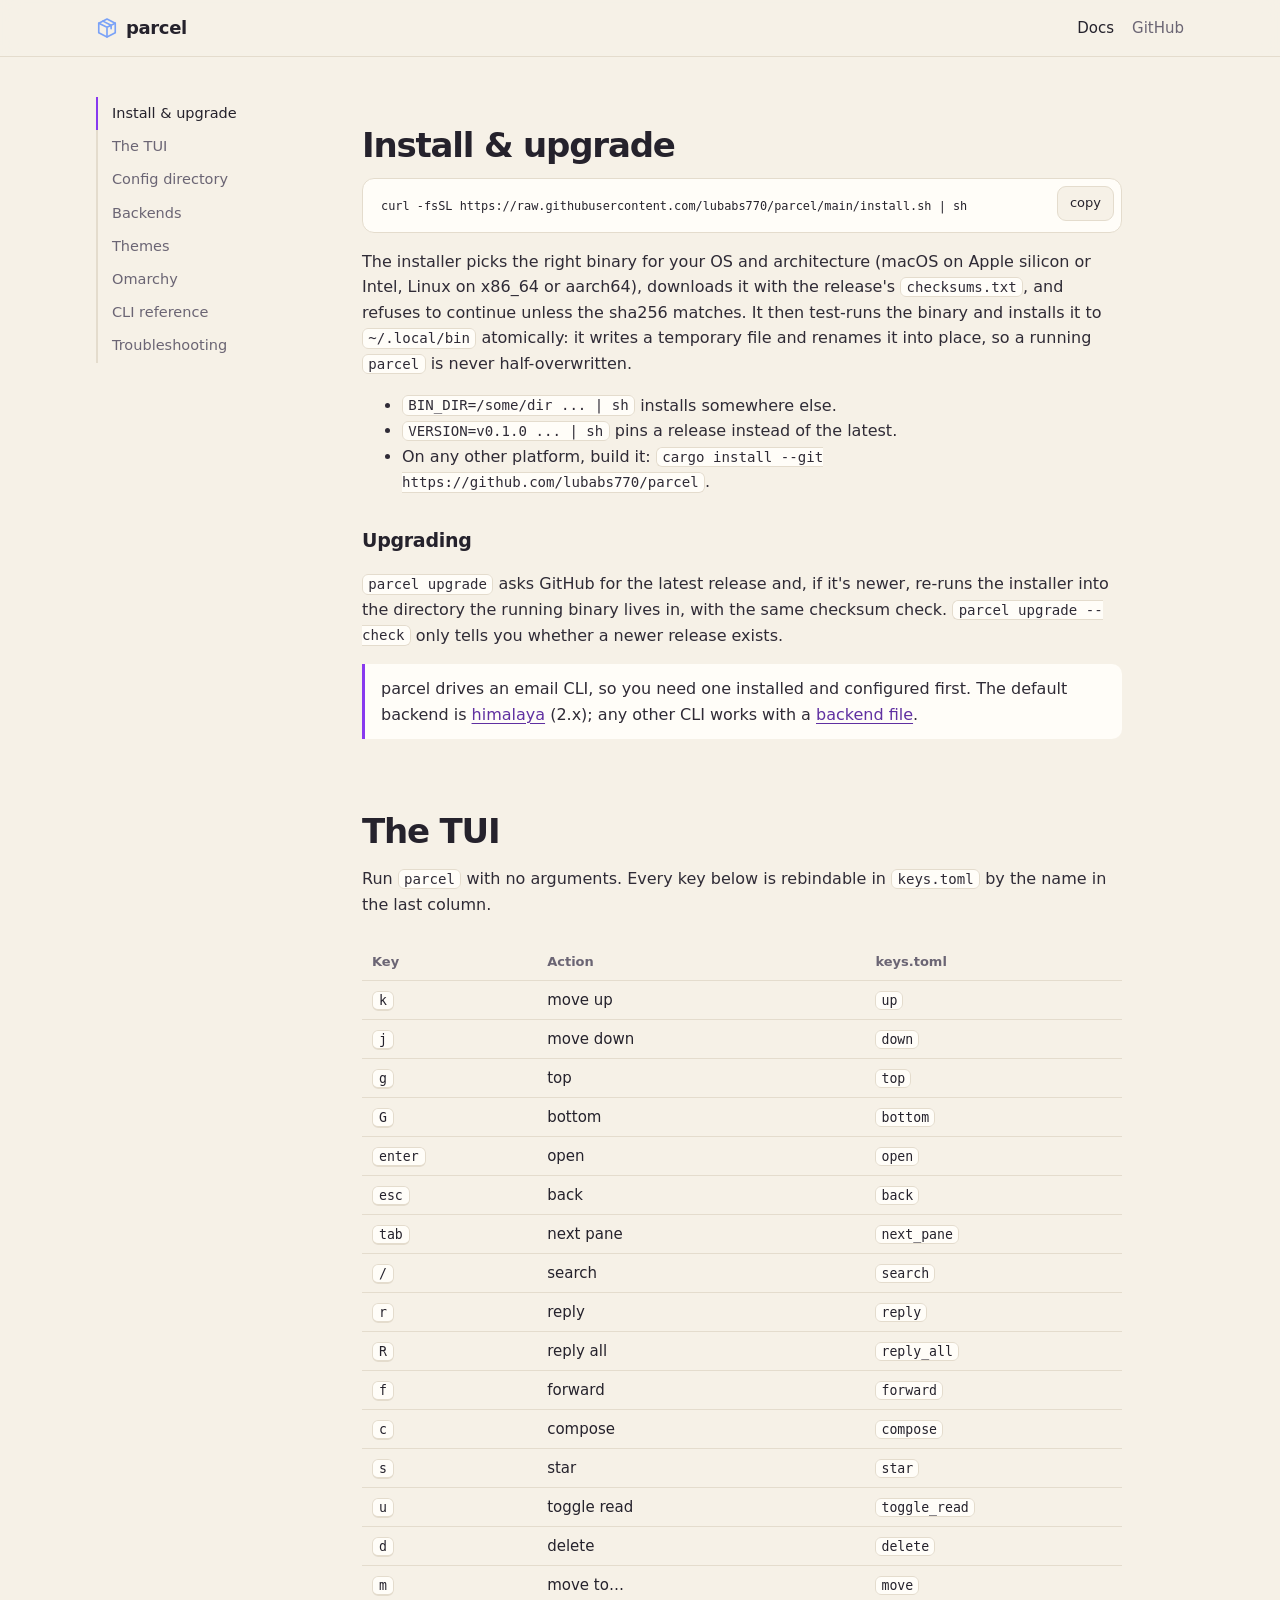
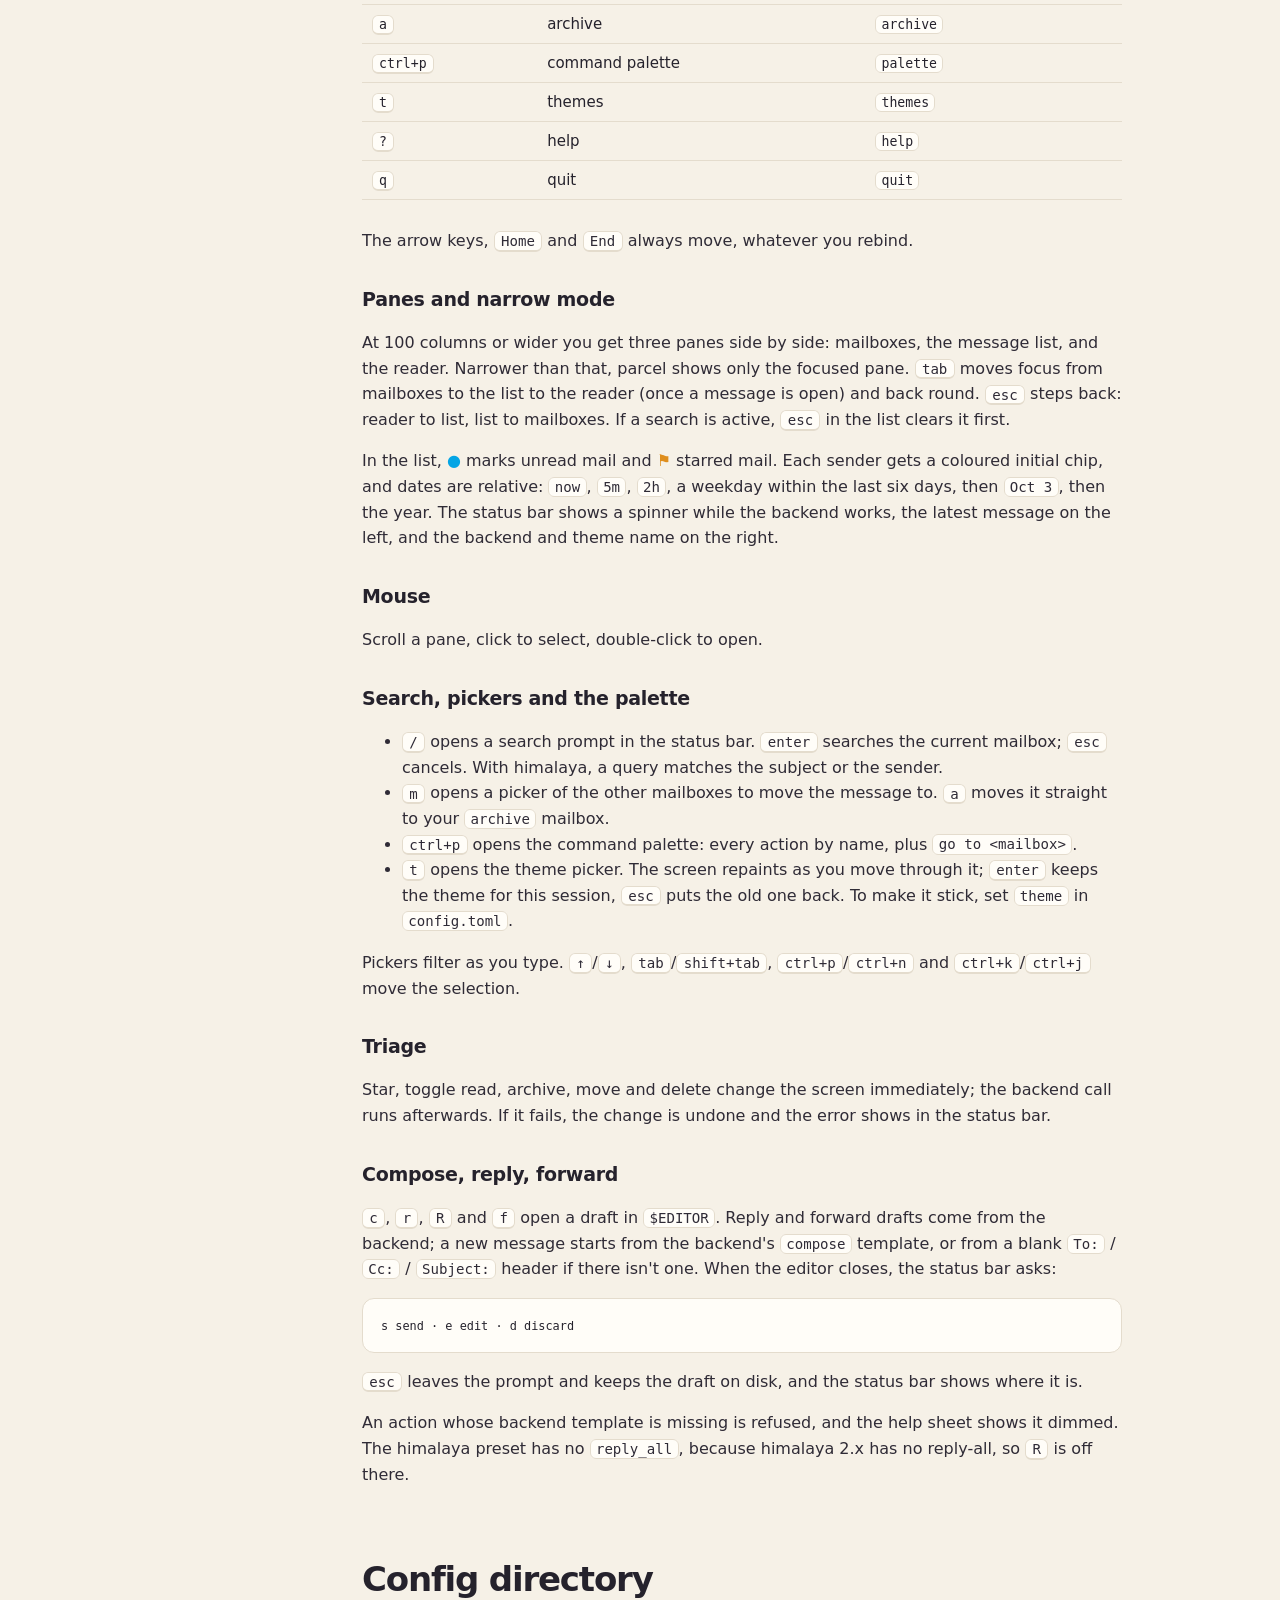
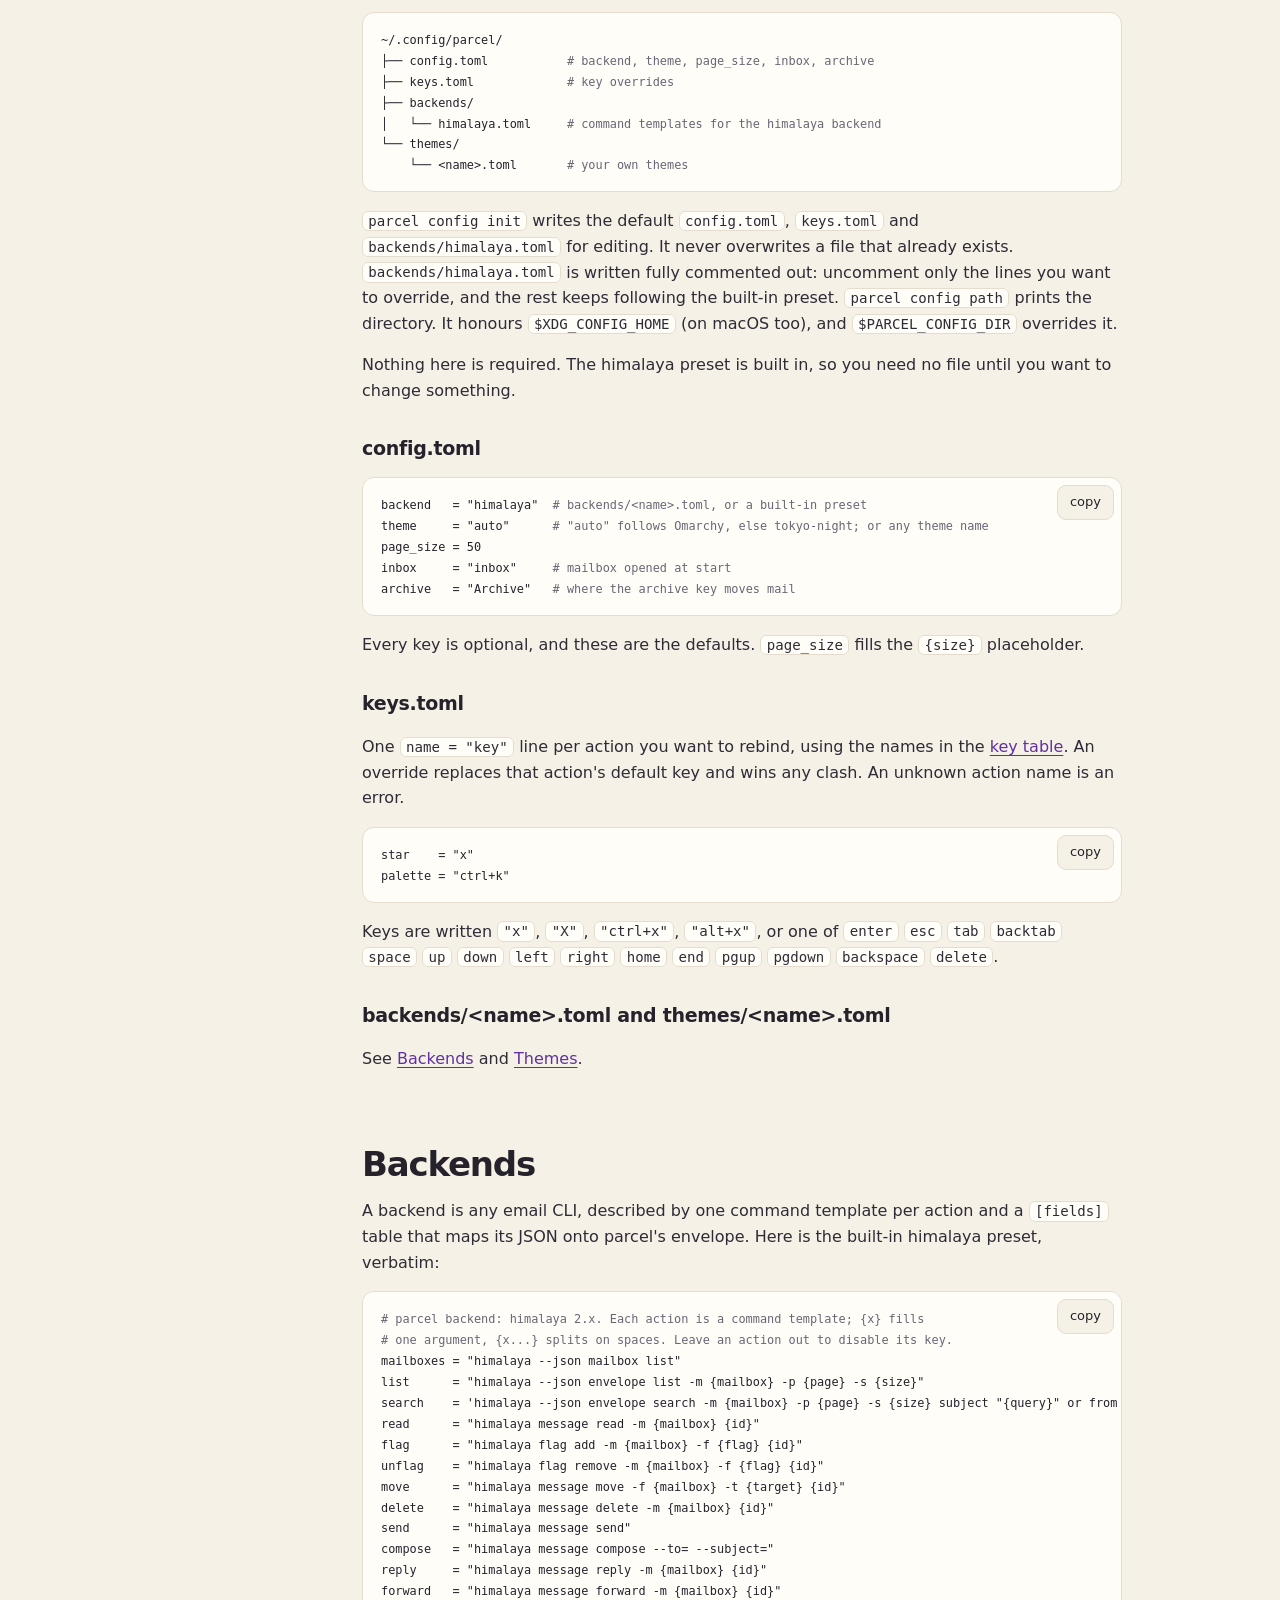
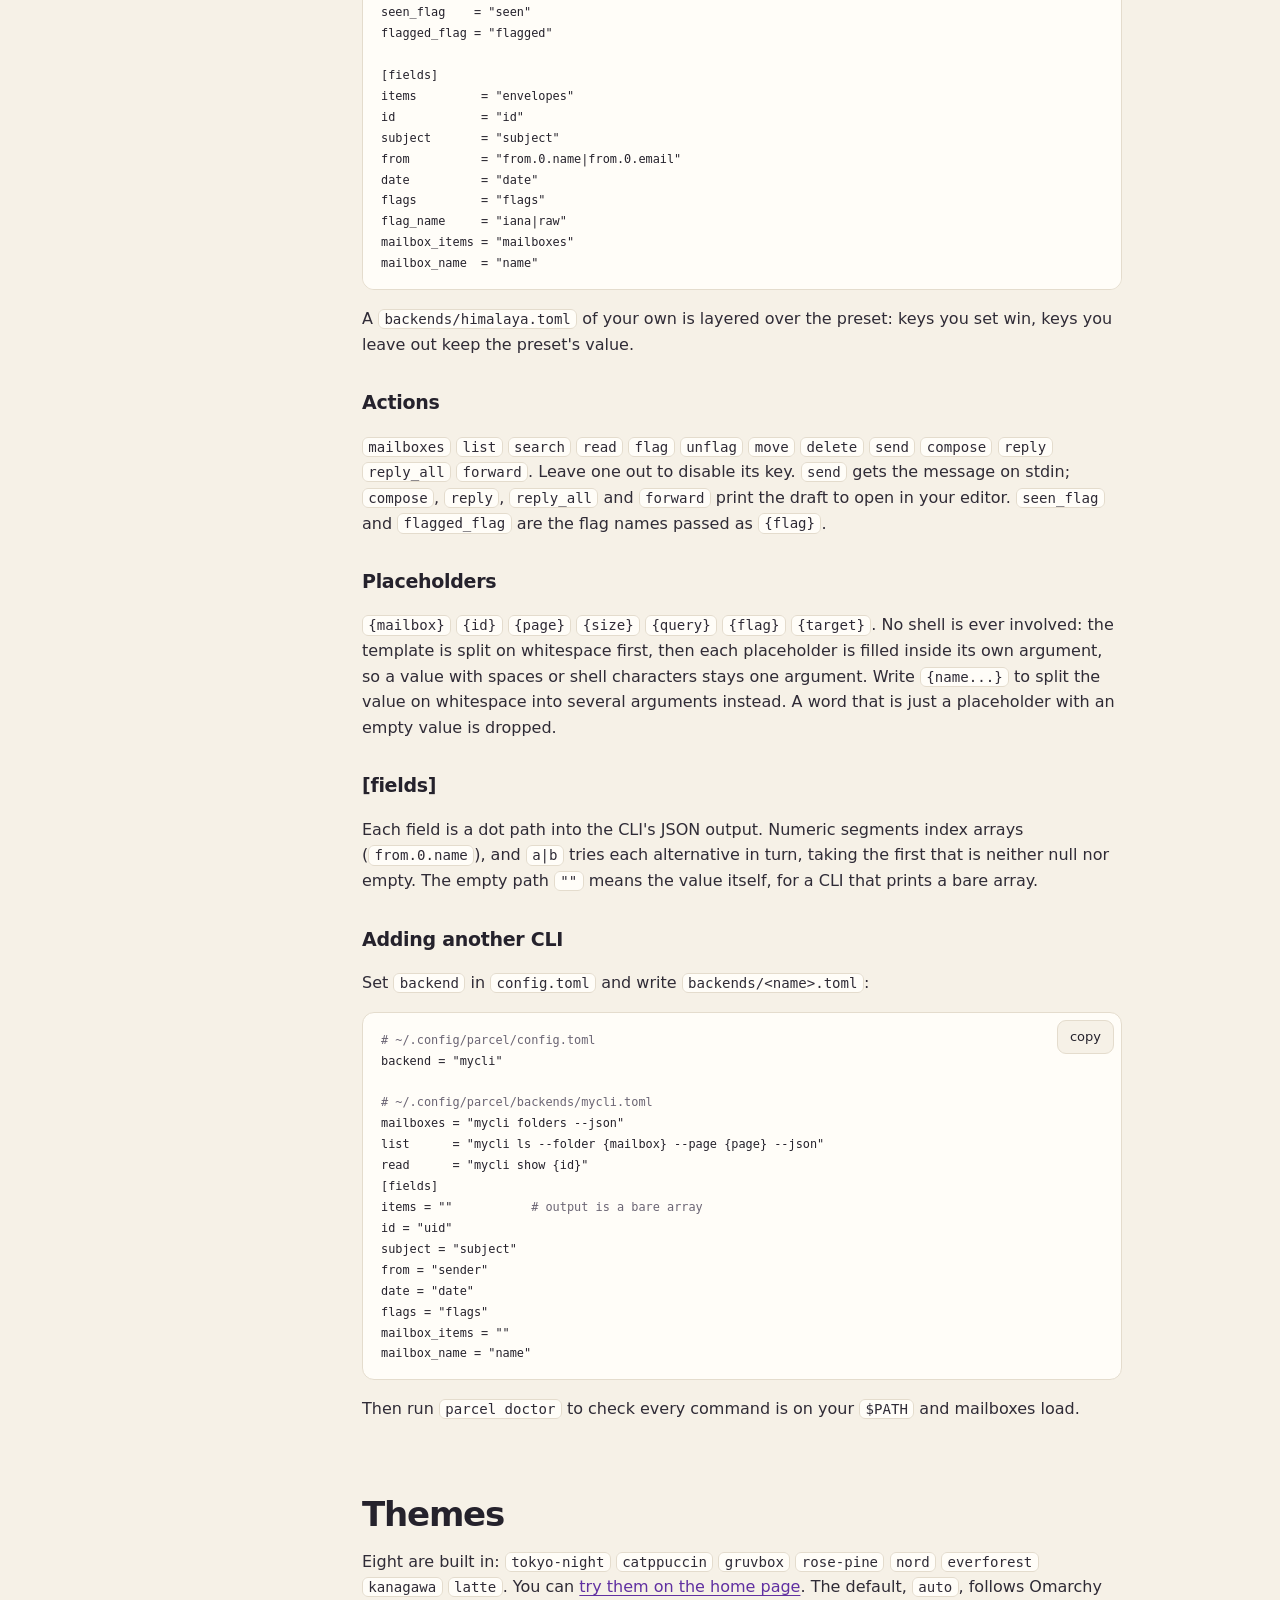
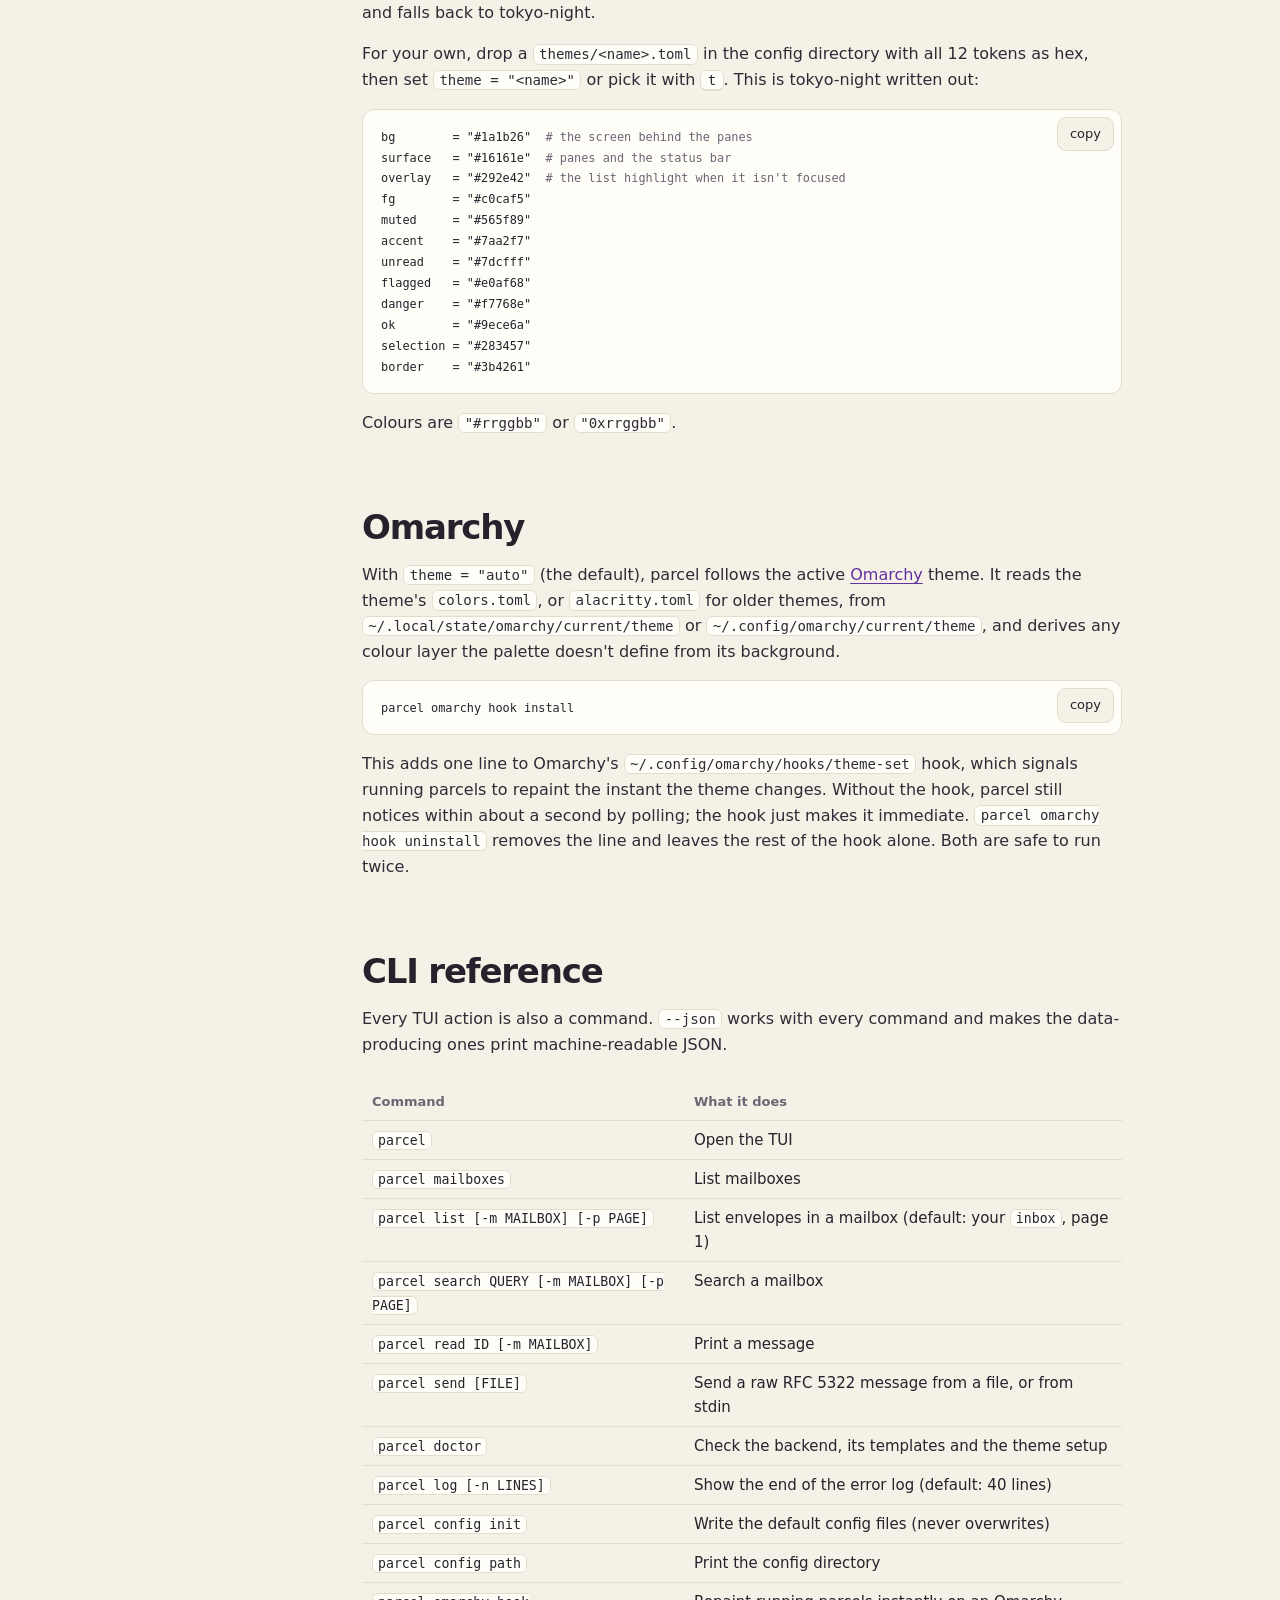
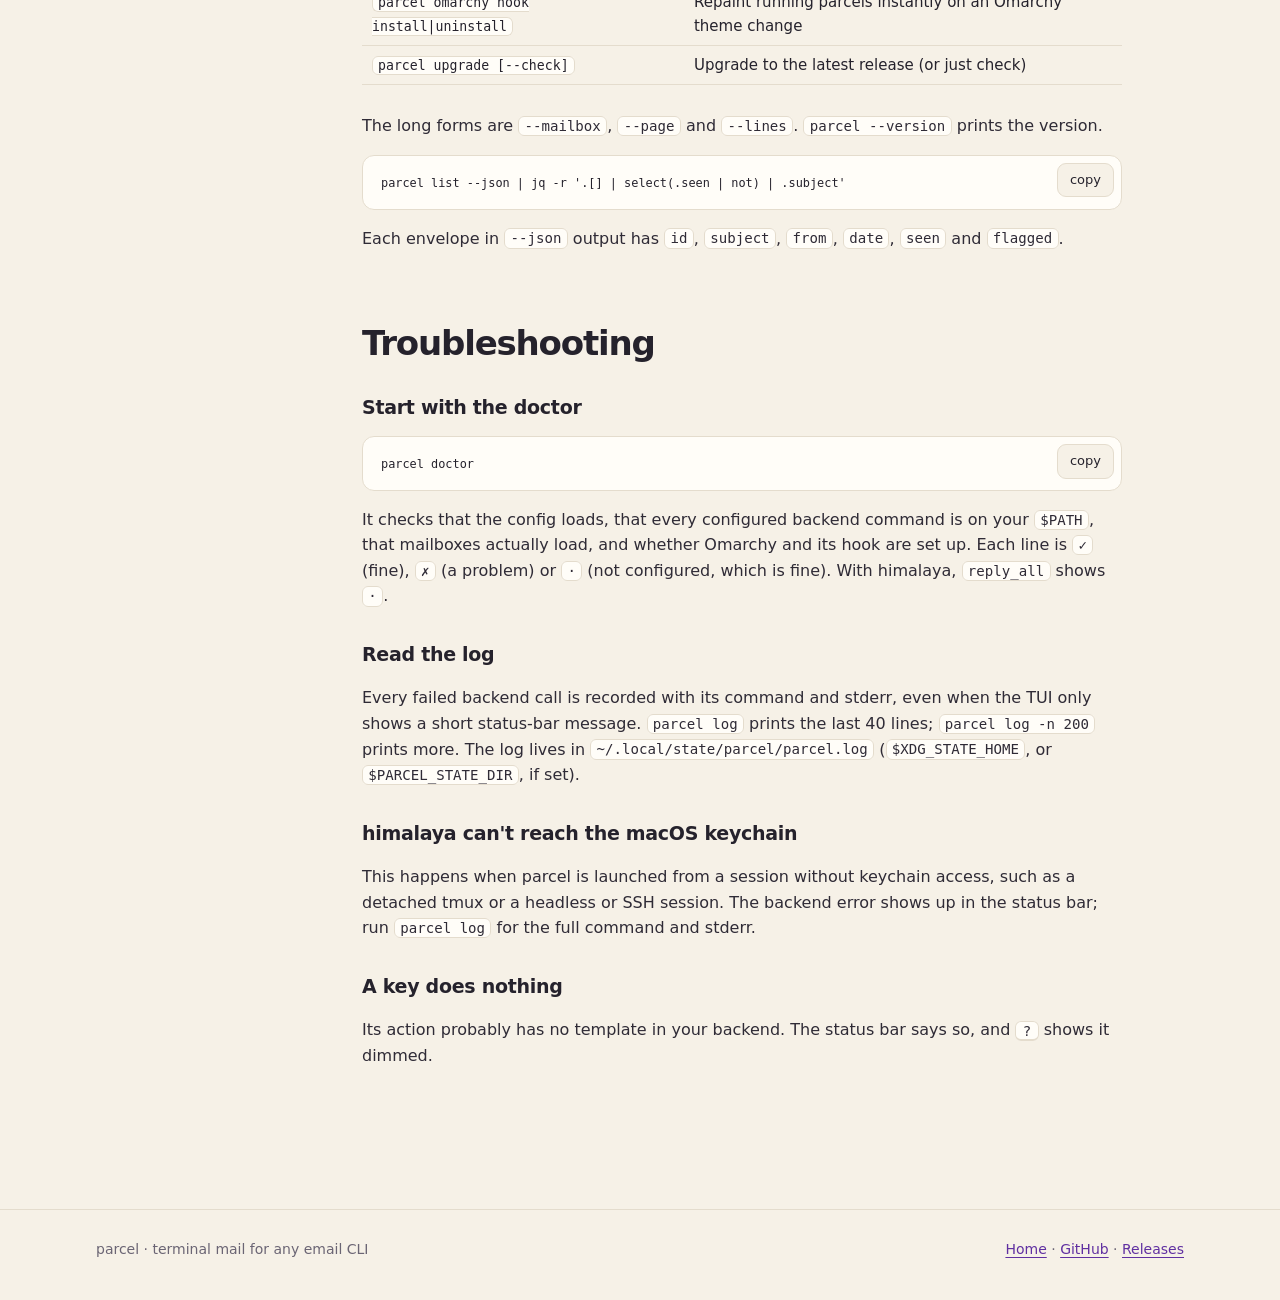
==== commit ff3fcd80: "fix: himalaya preset quotes search and adds compose; flag defaults; commented init; MIT license Co-A" ====
--- a/site/docs.html
+++ b/site/docs.html
@@ -107,7 +107,7 @@
 │   └── himalaya.toml     <span class="c"># command templates for the himalaya backend</span>
 └── themes/
     └── &lt;name&gt;.toml       <span class="c"># your own themes</span></code></pre>
-  <p><code>parcel config init</code> writes the default <code>config.toml</code>, <code>keys.toml</code> and <code>backends/himalaya.toml</code> for editing. It never overwrites a file that already exists. <code>parcel config path</code> prints the directory. It honours <code>$XDG_CONFIG_HOME</code> (on macOS too), and <code>$PARCEL_CONFIG_DIR</code> overrides it.</p>
+  <p><code>parcel config init</code> writes the default <code>config.toml</code>, <code>keys.toml</code> and <code>backends/himalaya.toml</code> for editing. It never overwrites a file that already exists. <code>backends/himalaya.toml</code> is written fully commented out: uncomment only the lines you want to override, and the rest keeps following the built-in preset. <code>parcel config path</code> prints the directory. It honours <code>$XDG_CONFIG_HOME</code> (on macOS too), and <code>$PARCEL_CONFIG_DIR</code> overrides it.</p>
   <p>Nothing here is required. The himalaya preset is built in, so you need no file until you want to change something.</p>
 
   <h3>config.toml</h3>
@@ -135,13 +135,14 @@
 # one argument, {x...} splits on spaces. Leave an action out to disable its key.</span>
 mailboxes = "himalaya --json mailbox list"
 list      = "himalaya --json envelope list -m {mailbox} -p {page} -s {size}"
-search    = "himalaya --json envelope search -m {mailbox} -p {page} -s {size} subject {query} or from {query}"
+search    = 'himalaya --json envelope search -m {mailbox} -p {page} -s {size} subject "{query}" or from "{query}"'
 read      = "himalaya message read -m {mailbox} {id}"
 flag      = "himalaya flag add -m {mailbox} -f {flag} {id}"
 unflag    = "himalaya flag remove -m {mailbox} -f {flag} {id}"
 move      = "himalaya message move -f {mailbox} -t {target} {id}"
 delete    = "himalaya message delete -m {mailbox} {id}"
 send      = "himalaya message send"
+compose   = "himalaya message compose --to= --subject="
 reply     = "himalaya message reply -m {mailbox} {id}"
 forward   = "himalaya message forward -m {mailbox} {id}"
 seen_flag    = "seen"
@@ -244,7 +245,7 @@
   <h2><a href="#troubleshooting">Troubleshooting</a></h2>
   <h3>Start with the doctor</h3>
   <div class="code"><pre><code>parcel doctor</code></pre><button class="copy" type="button">copy</button></div>
-  <p>It checks that the config loads, that every configured backend command is on your <code>$PATH</code>, that mailboxes actually load, and whether Omarchy and its hook are set up. Each line is <code>✓</code> (fine), <code>✗</code> (a problem) or <code>·</code> (not configured, which is fine). With himalaya, <code>compose</code> and <code>reply_all</code> show <code>·</code>.</p>
+  <p>It checks that the config loads, that every configured backend command is on your <code>$PATH</code>, that mailboxes actually load, and whether Omarchy and its hook are set up. Each line is <code>✓</code> (fine), <code>✗</code> (a problem) or <code>·</code> (not configured, which is fine). With himalaya, <code>reply_all</code> shows <code>·</code>.</p>
 
   <h3>Read the log</h3>
   <p>Every failed backend call is recorded with its command and stderr, even when the TUI only shows a short status-bar message. <code>parcel log</code> prints the last 40 lines; <code>parcel log -n 200</code> prints more. The log lives in <code>~/.local/state/parcel/parcel.log</code> (<code>$XDG_STATE_HOME</code>, or <code>$PARCEL_STATE_DIR</code>, if set).</p>
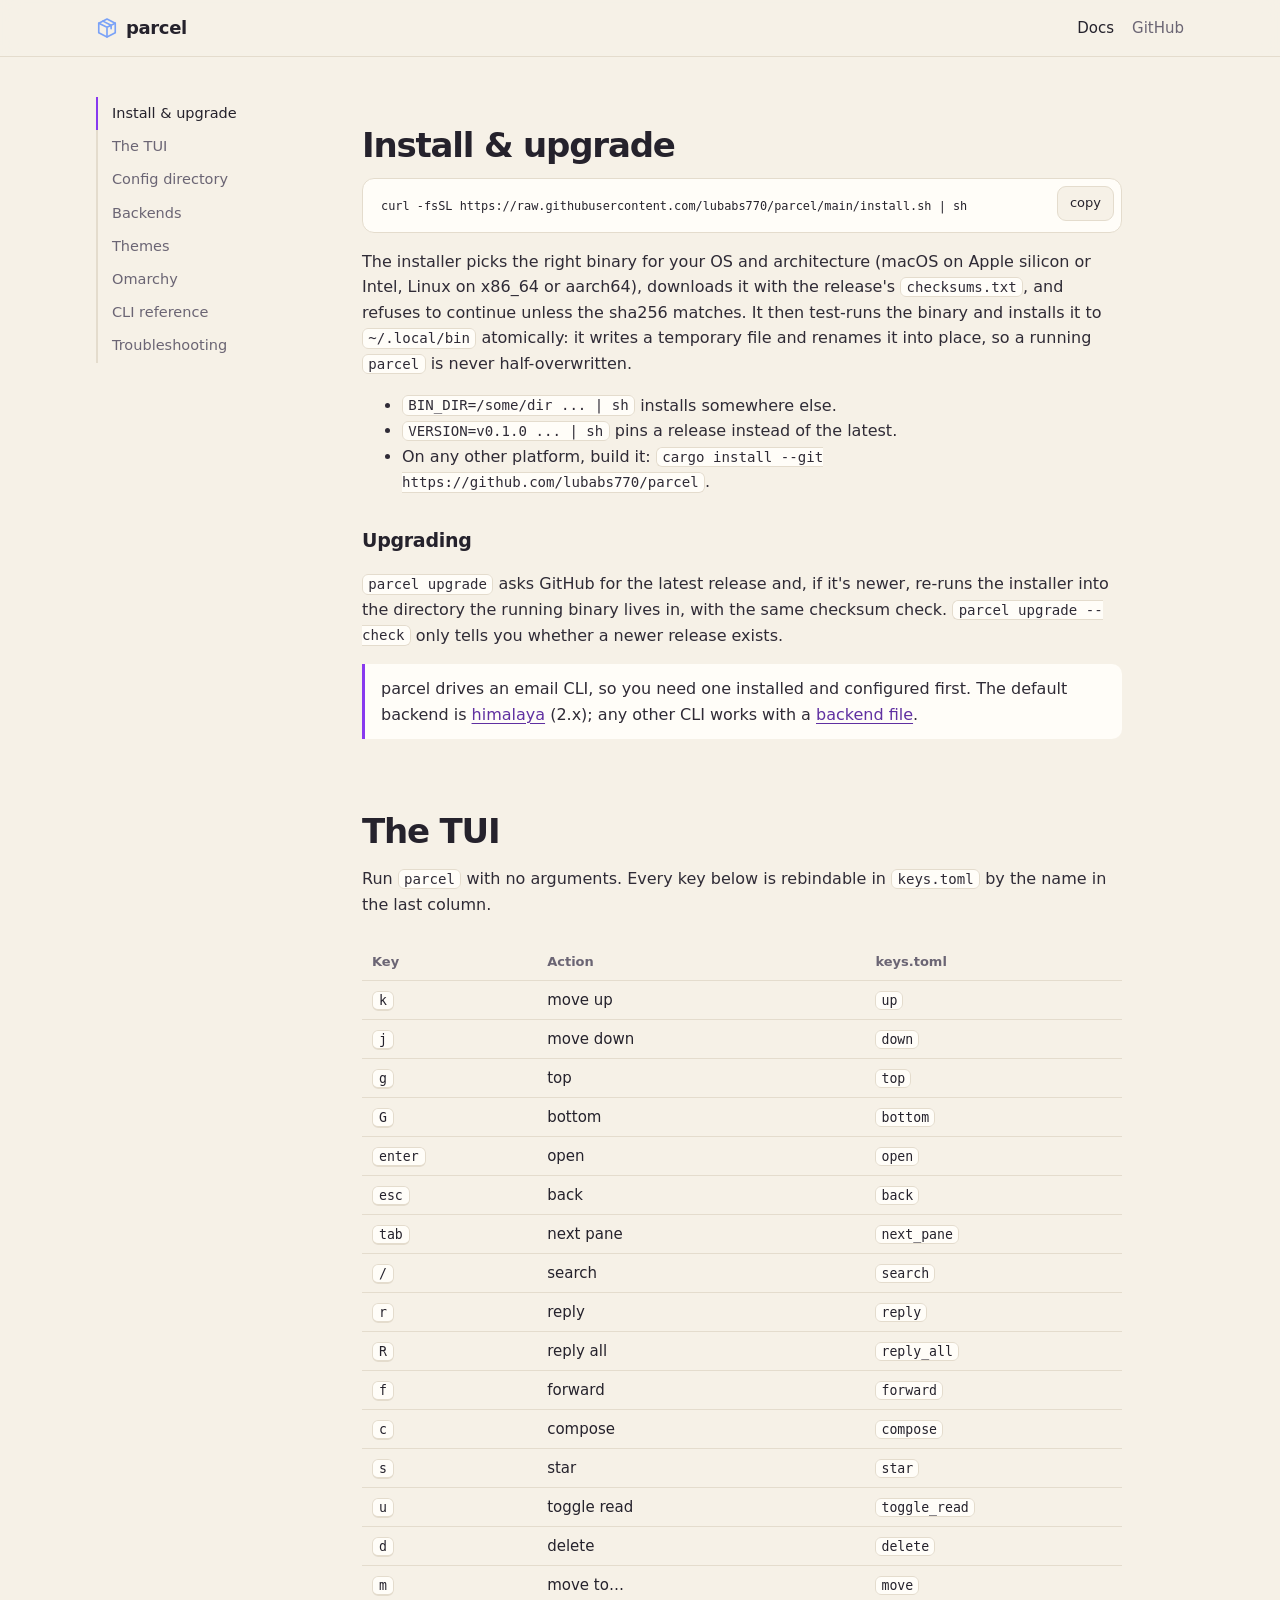
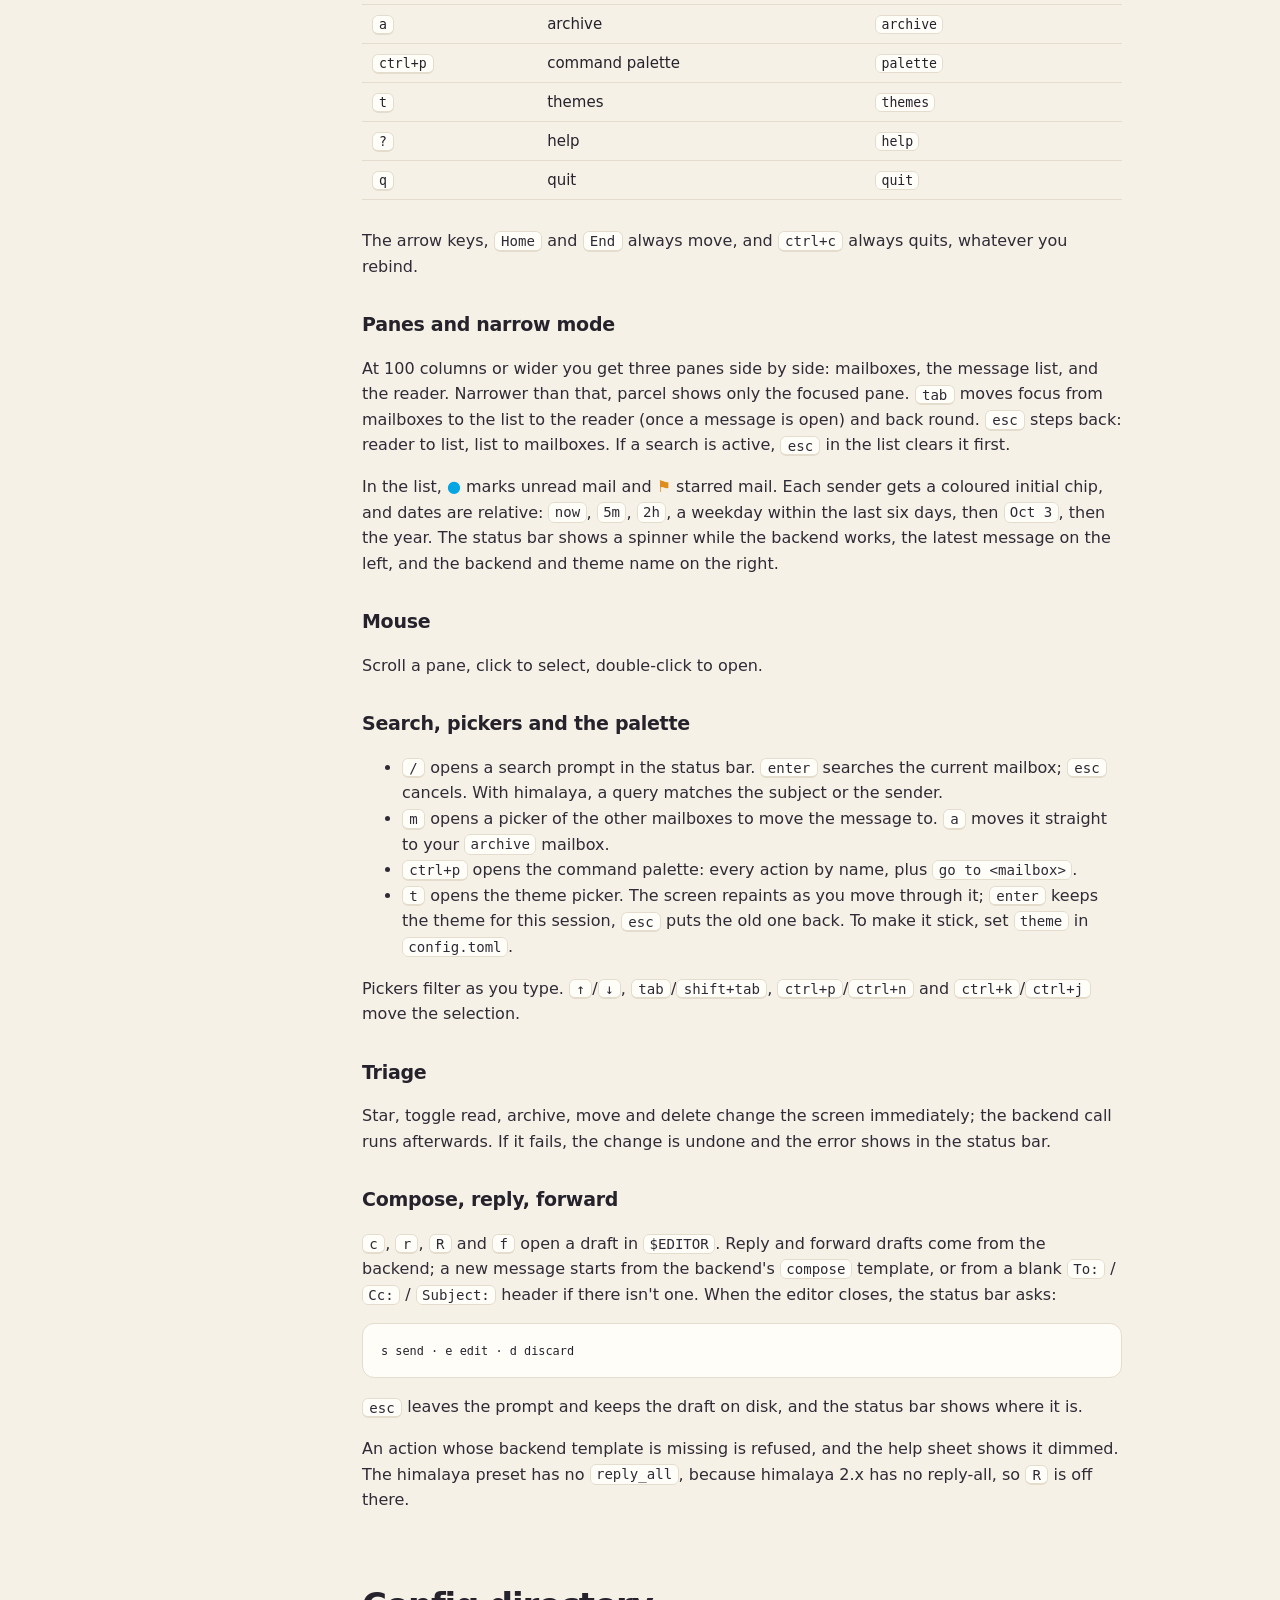
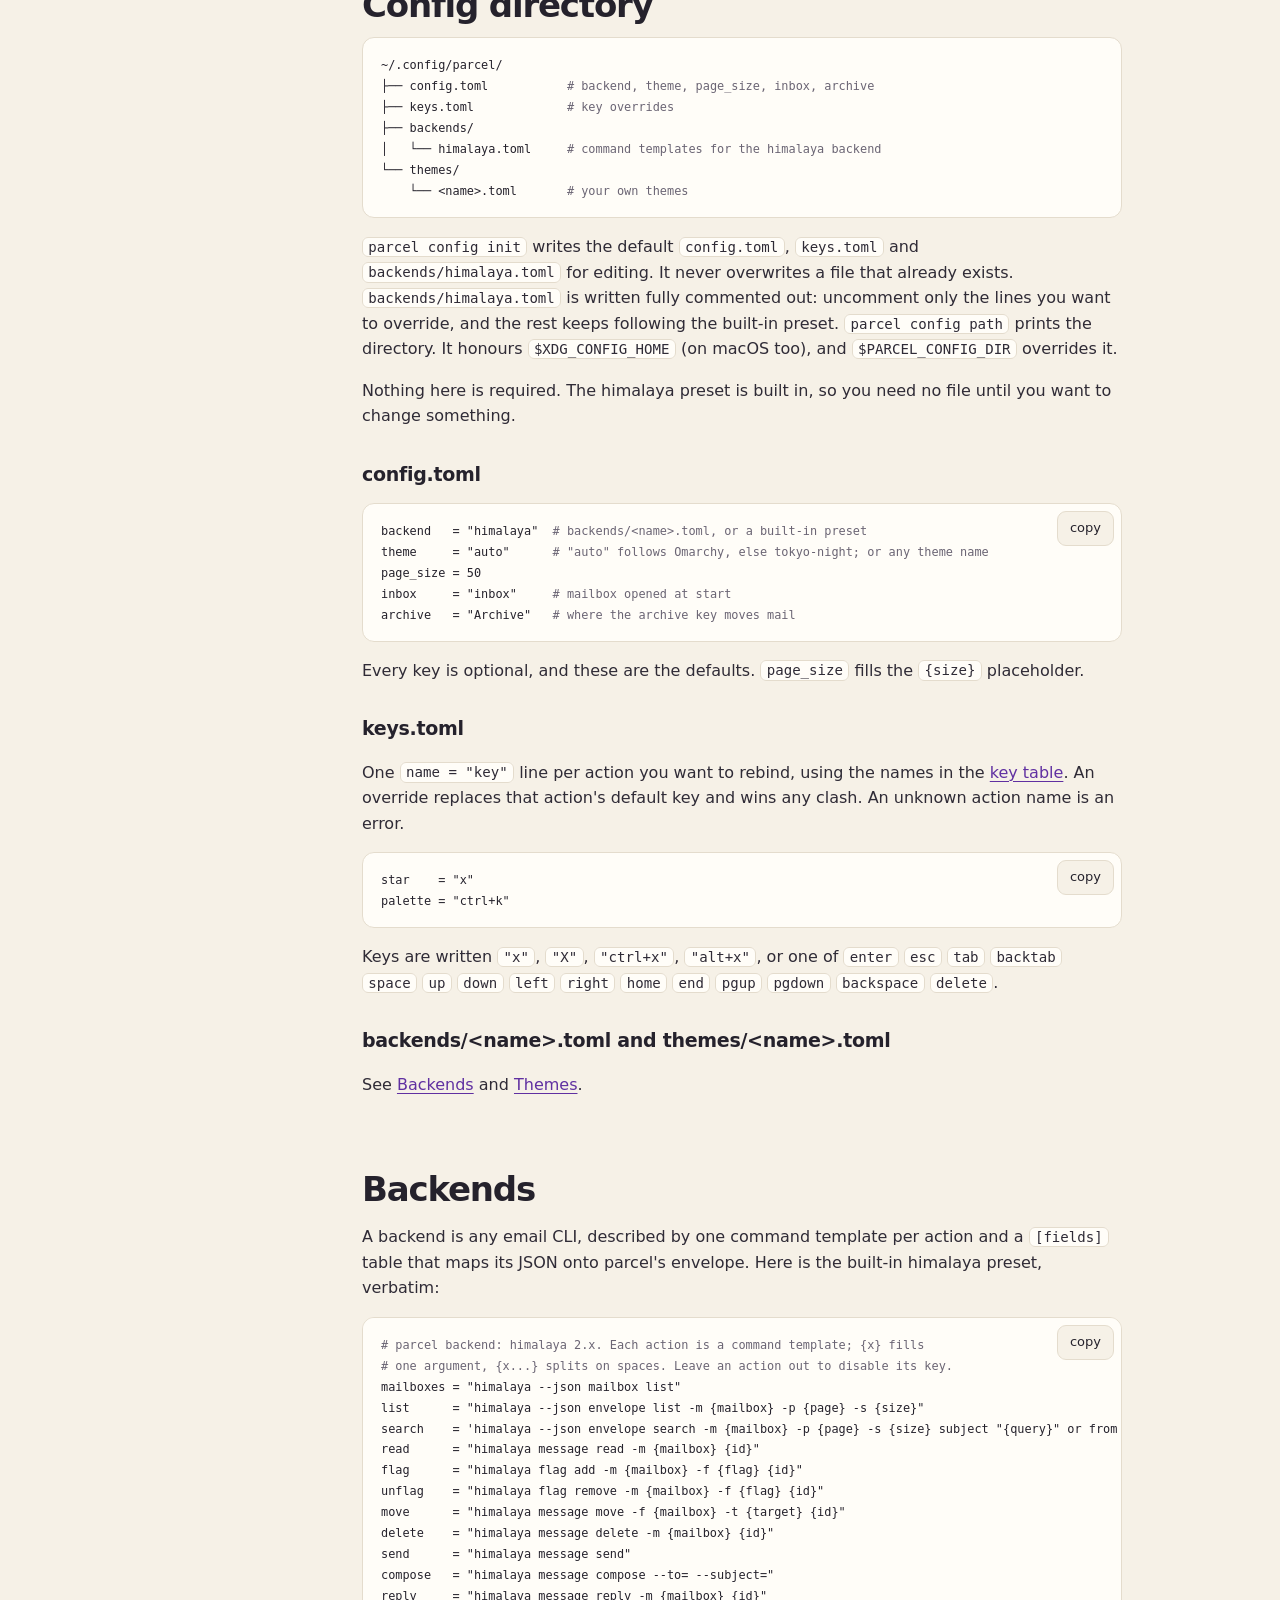
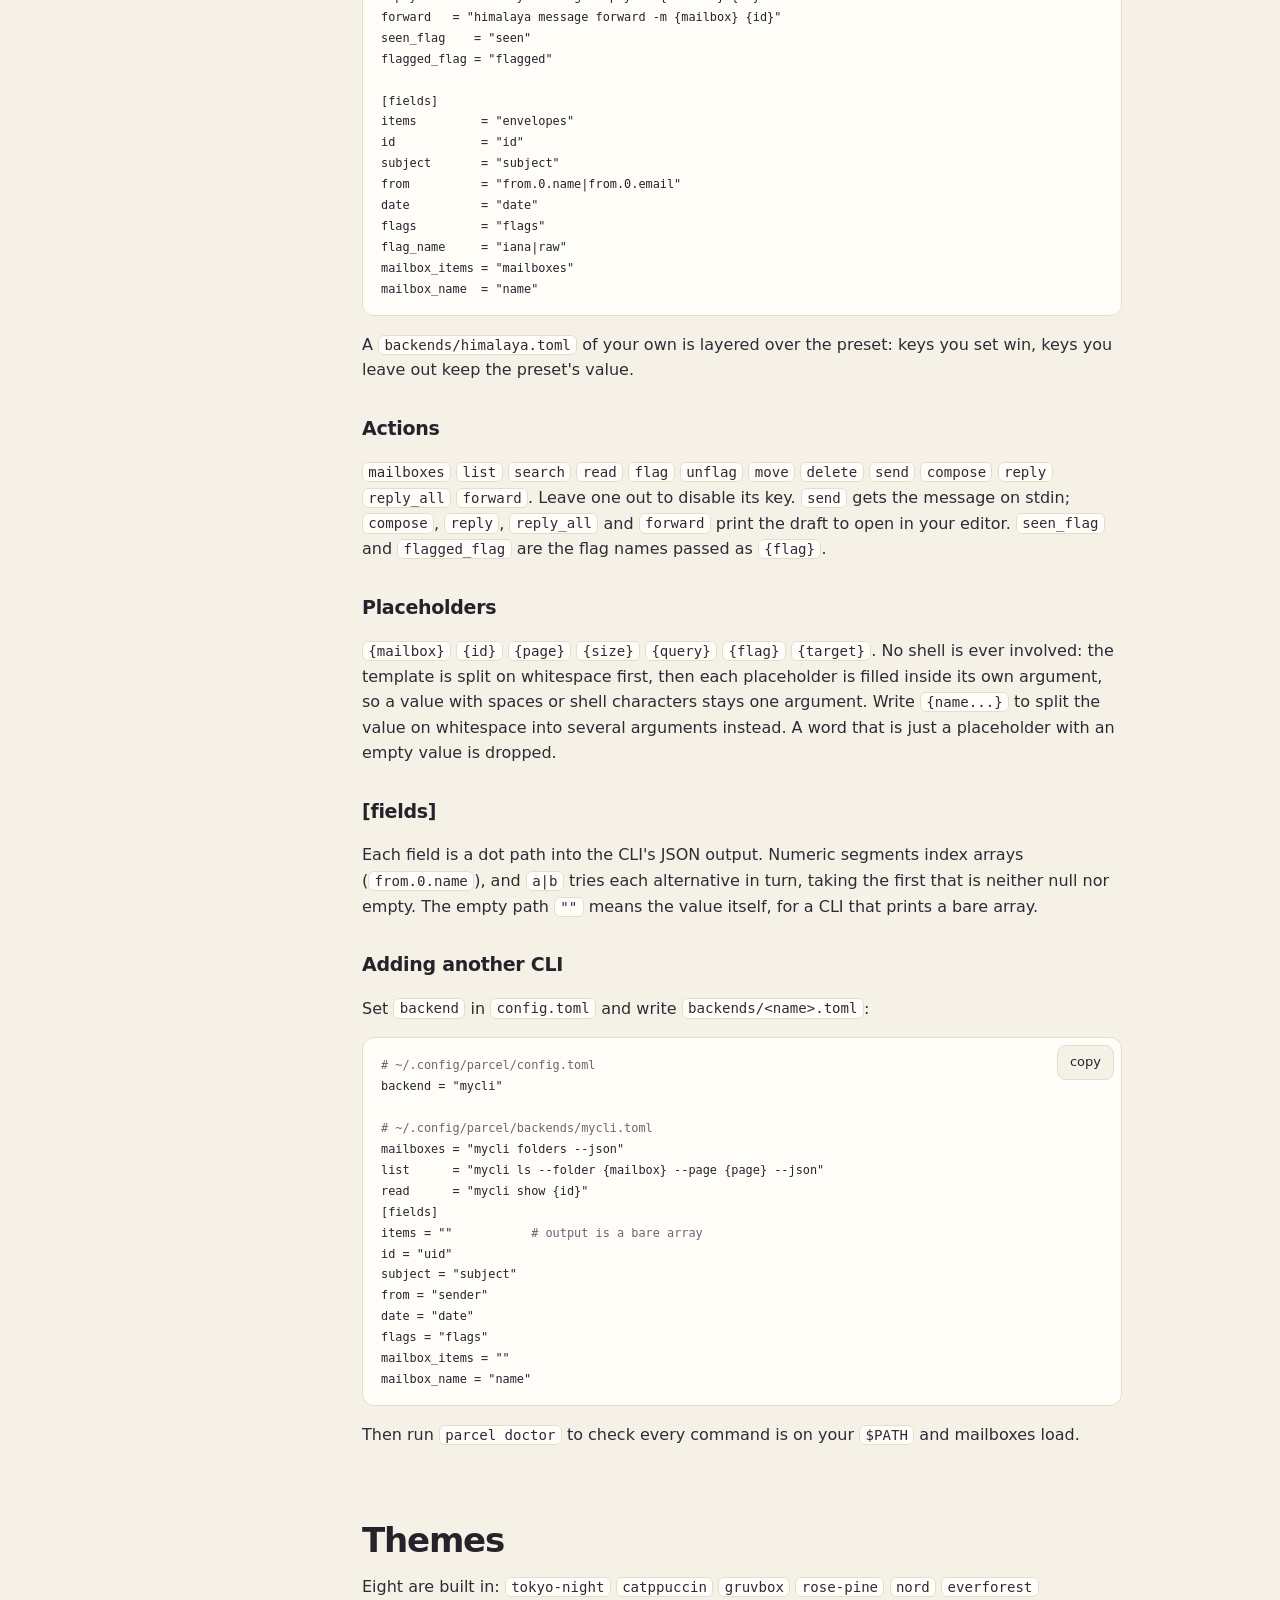
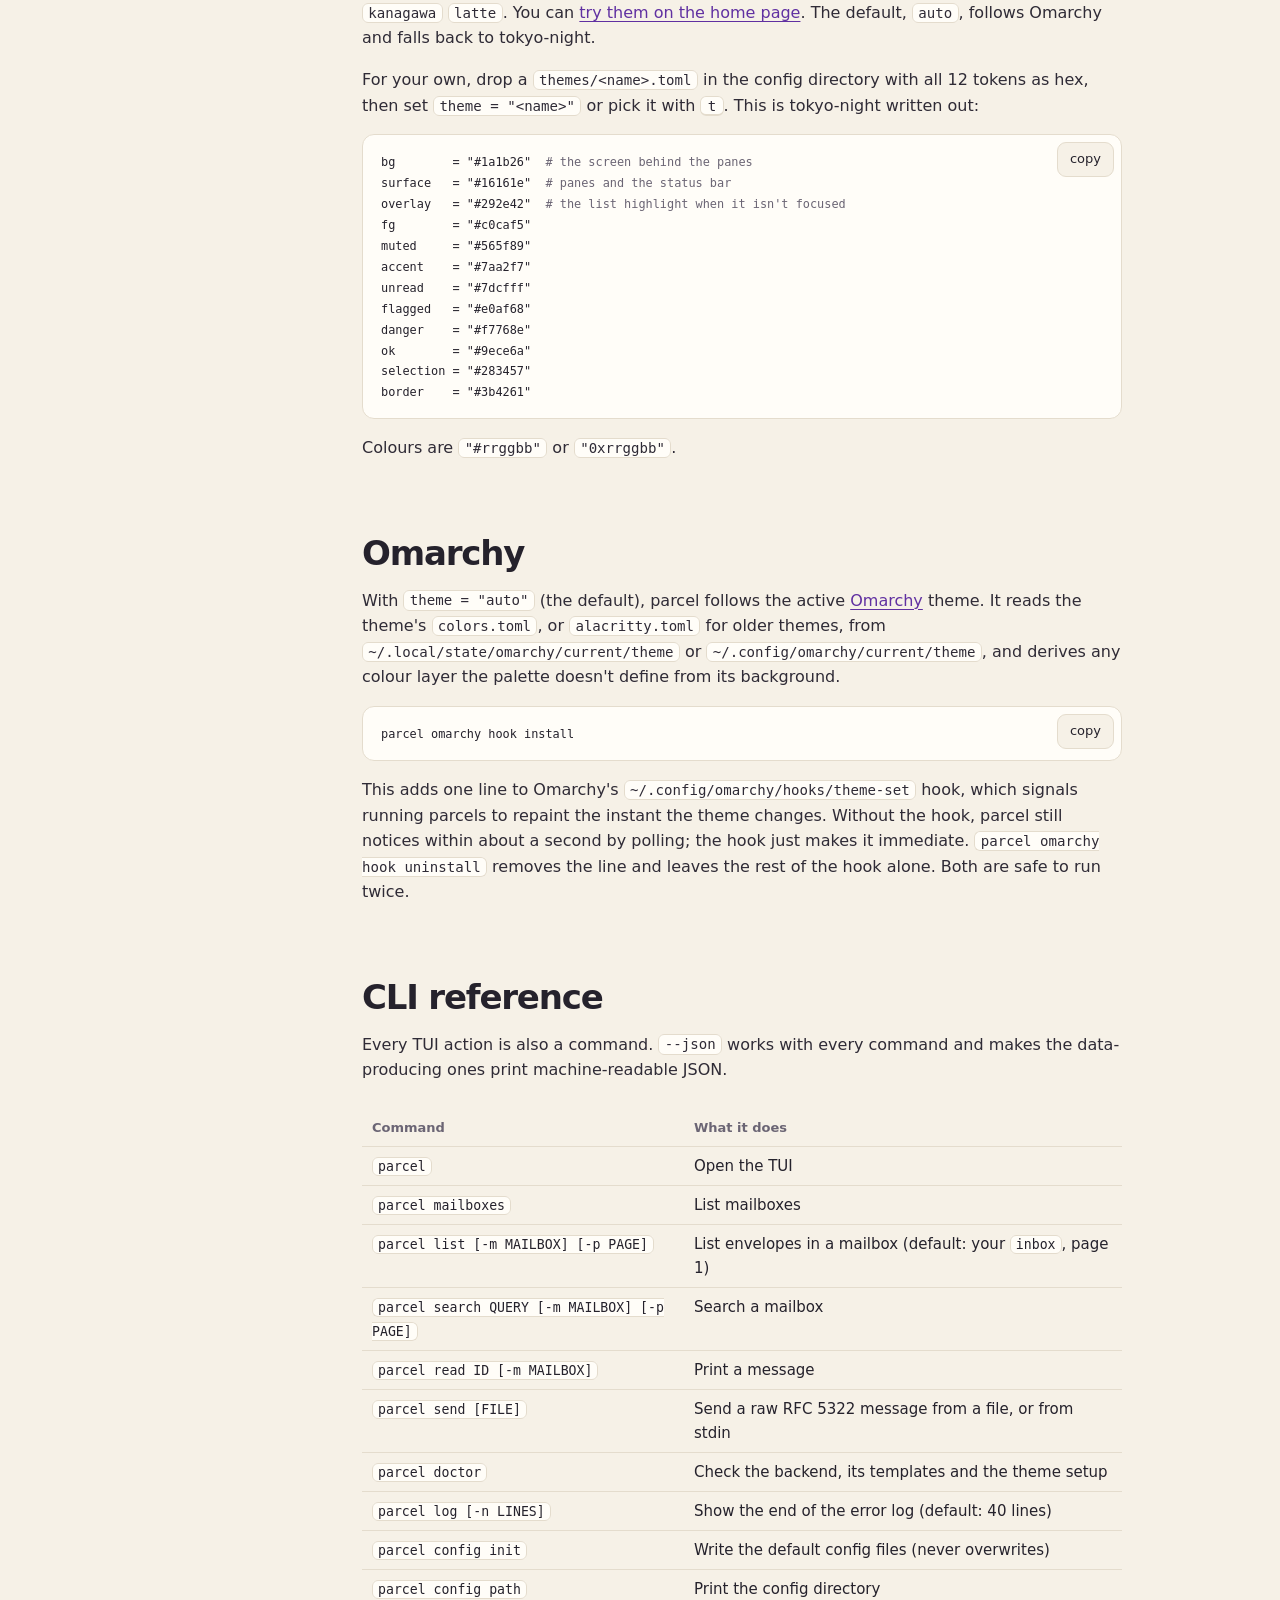
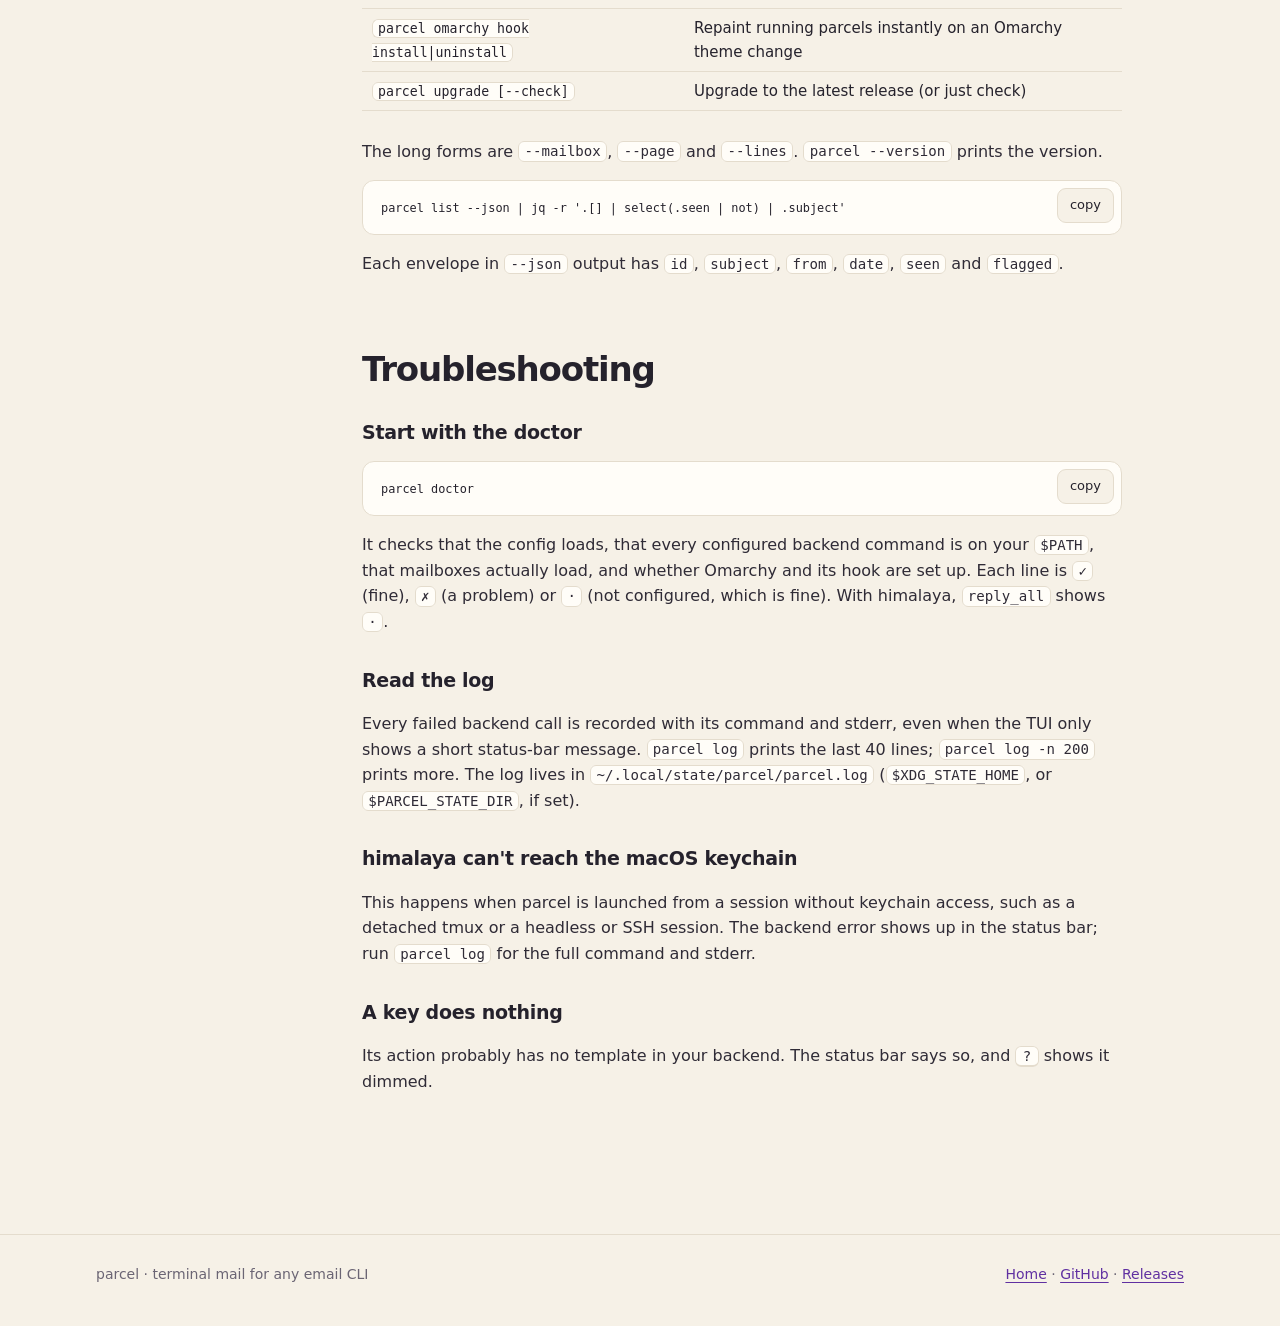
==== commit 7c3156b0: "fix(tui): per-mailbox body cache, wrapped reader scroll, generation-checked triage revert, ctrl+c qu" ====
--- a/site/docs.html
+++ b/site/docs.html
@@ -70,7 +70,7 @@
       <tr><td><kbd>q</kbd></td><td>quit</td><td><code>quit</code></td></tr>
     </tbody>
   </table></div>
-  <p>The arrow keys, <kbd>Home</kbd> and <kbd>End</kbd> always move, whatever you rebind.</p>
+  <p>The arrow keys, <kbd>Home</kbd> and <kbd>End</kbd> always move, and <kbd>ctrl+c</kbd> always quits, whatever you rebind.</p>
 
   <h3>Panes and narrow mode</h3>
   <p>At 100 columns or wider you get three panes side by side: mailboxes, the message list, and the reader. Narrower than that, parcel shows only the focused pane. <kbd>tab</kbd> moves focus from mailboxes to the list to the reader (once a message is open) and back round. <kbd>esc</kbd> steps back: reader to list, list to mailboxes. If a search is active, <kbd>esc</kbd> in the list clears it first.</p>
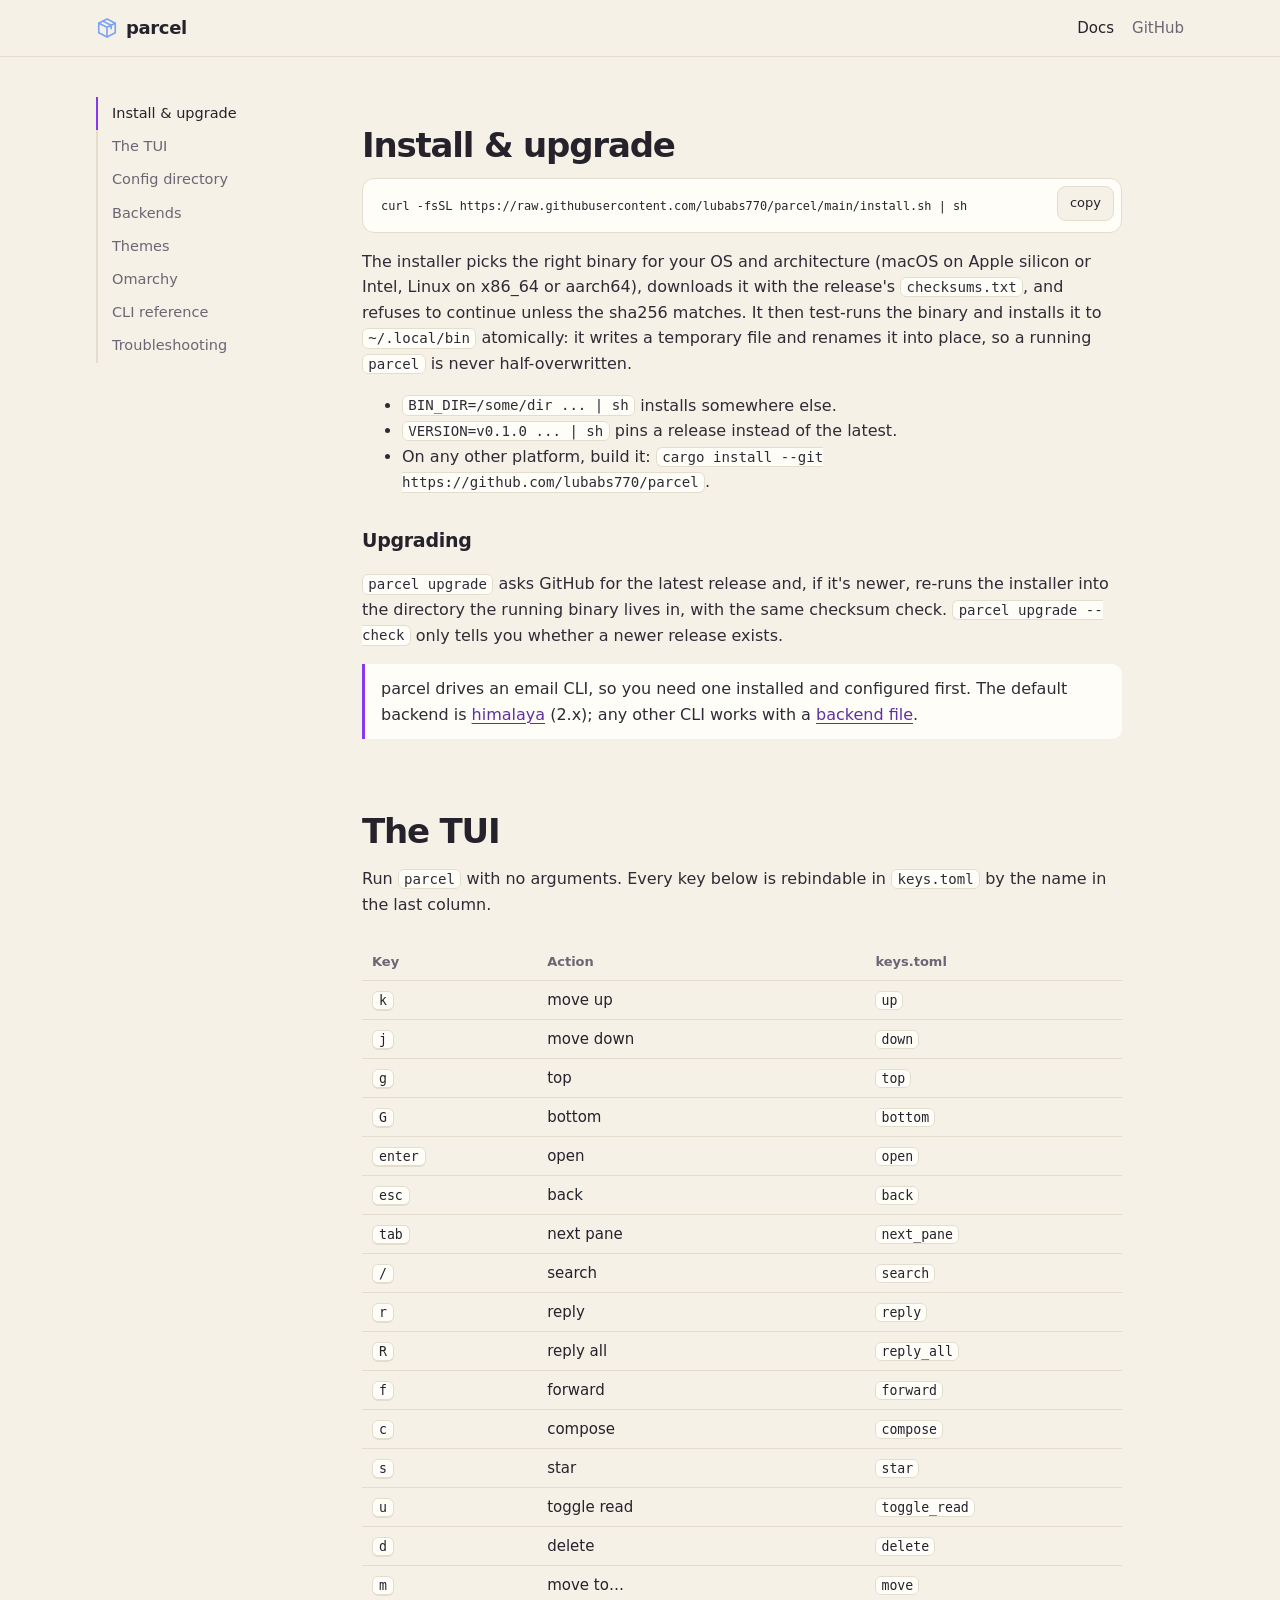
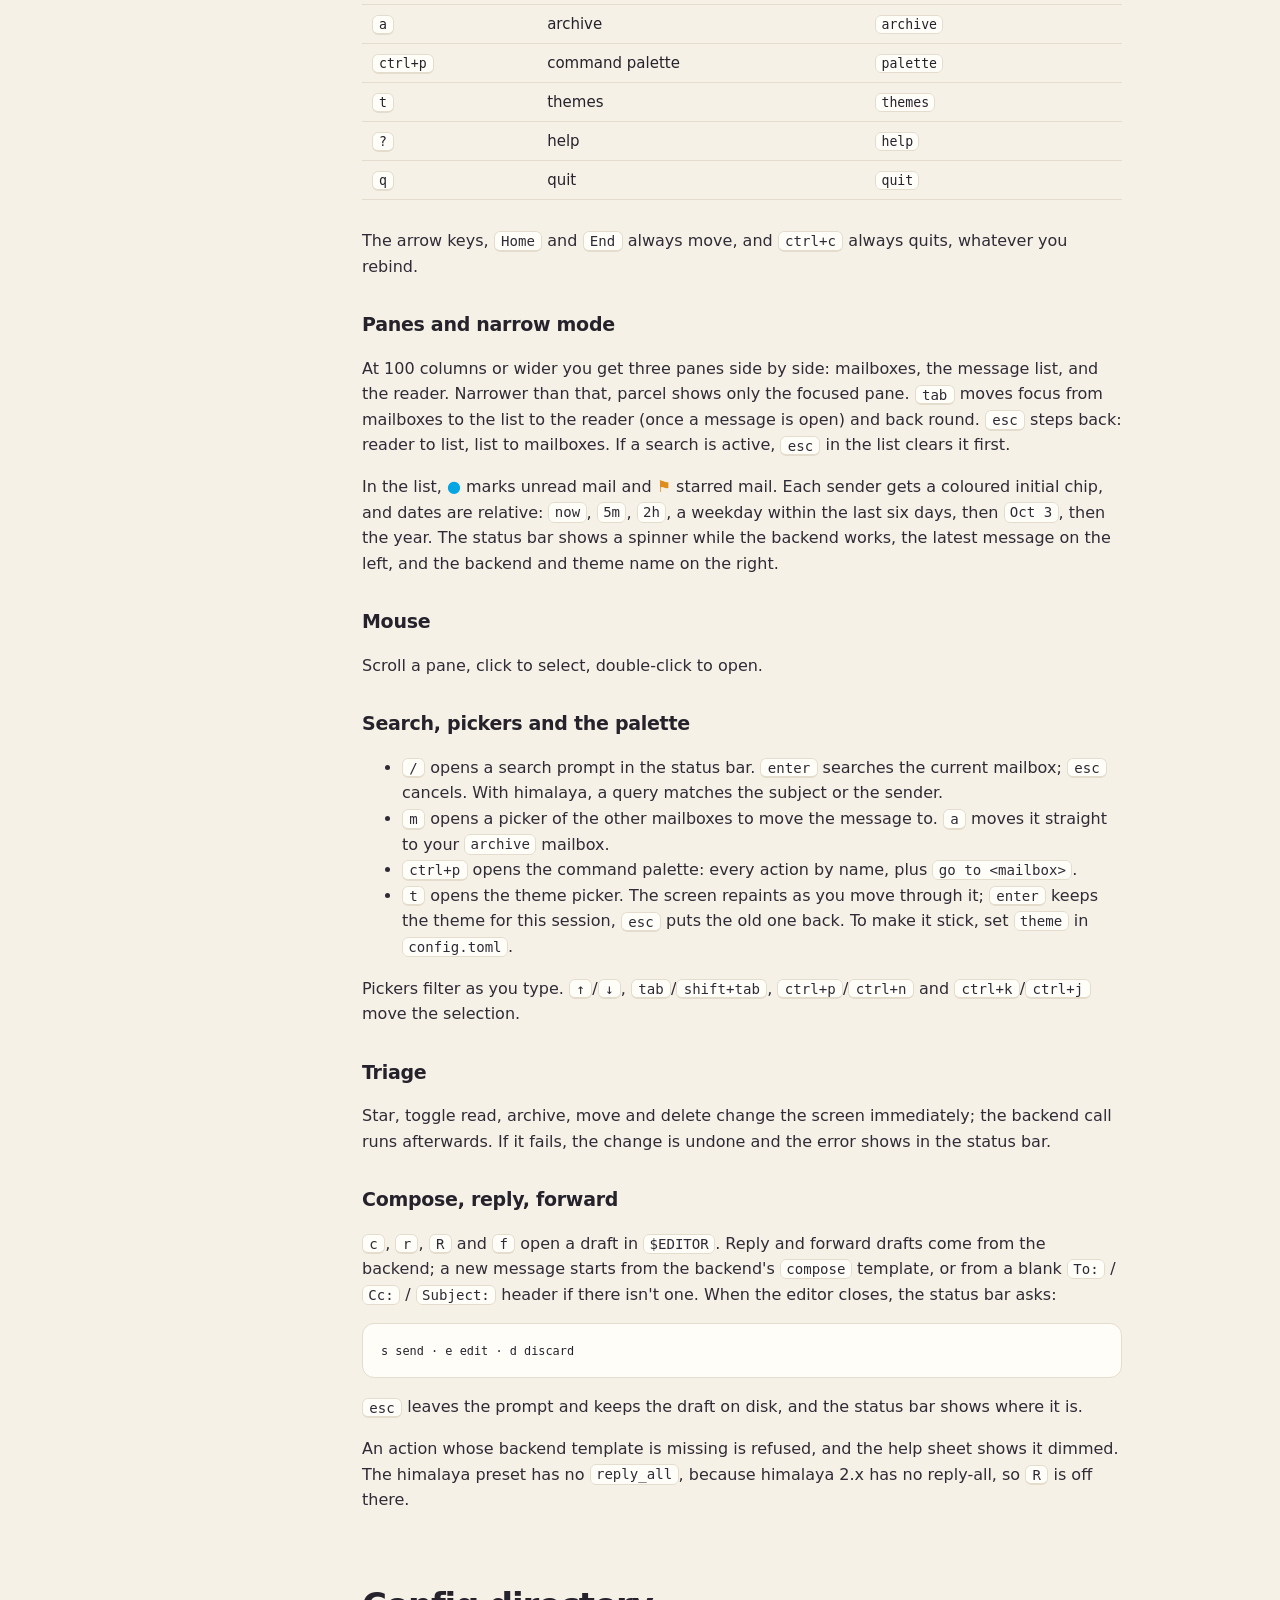
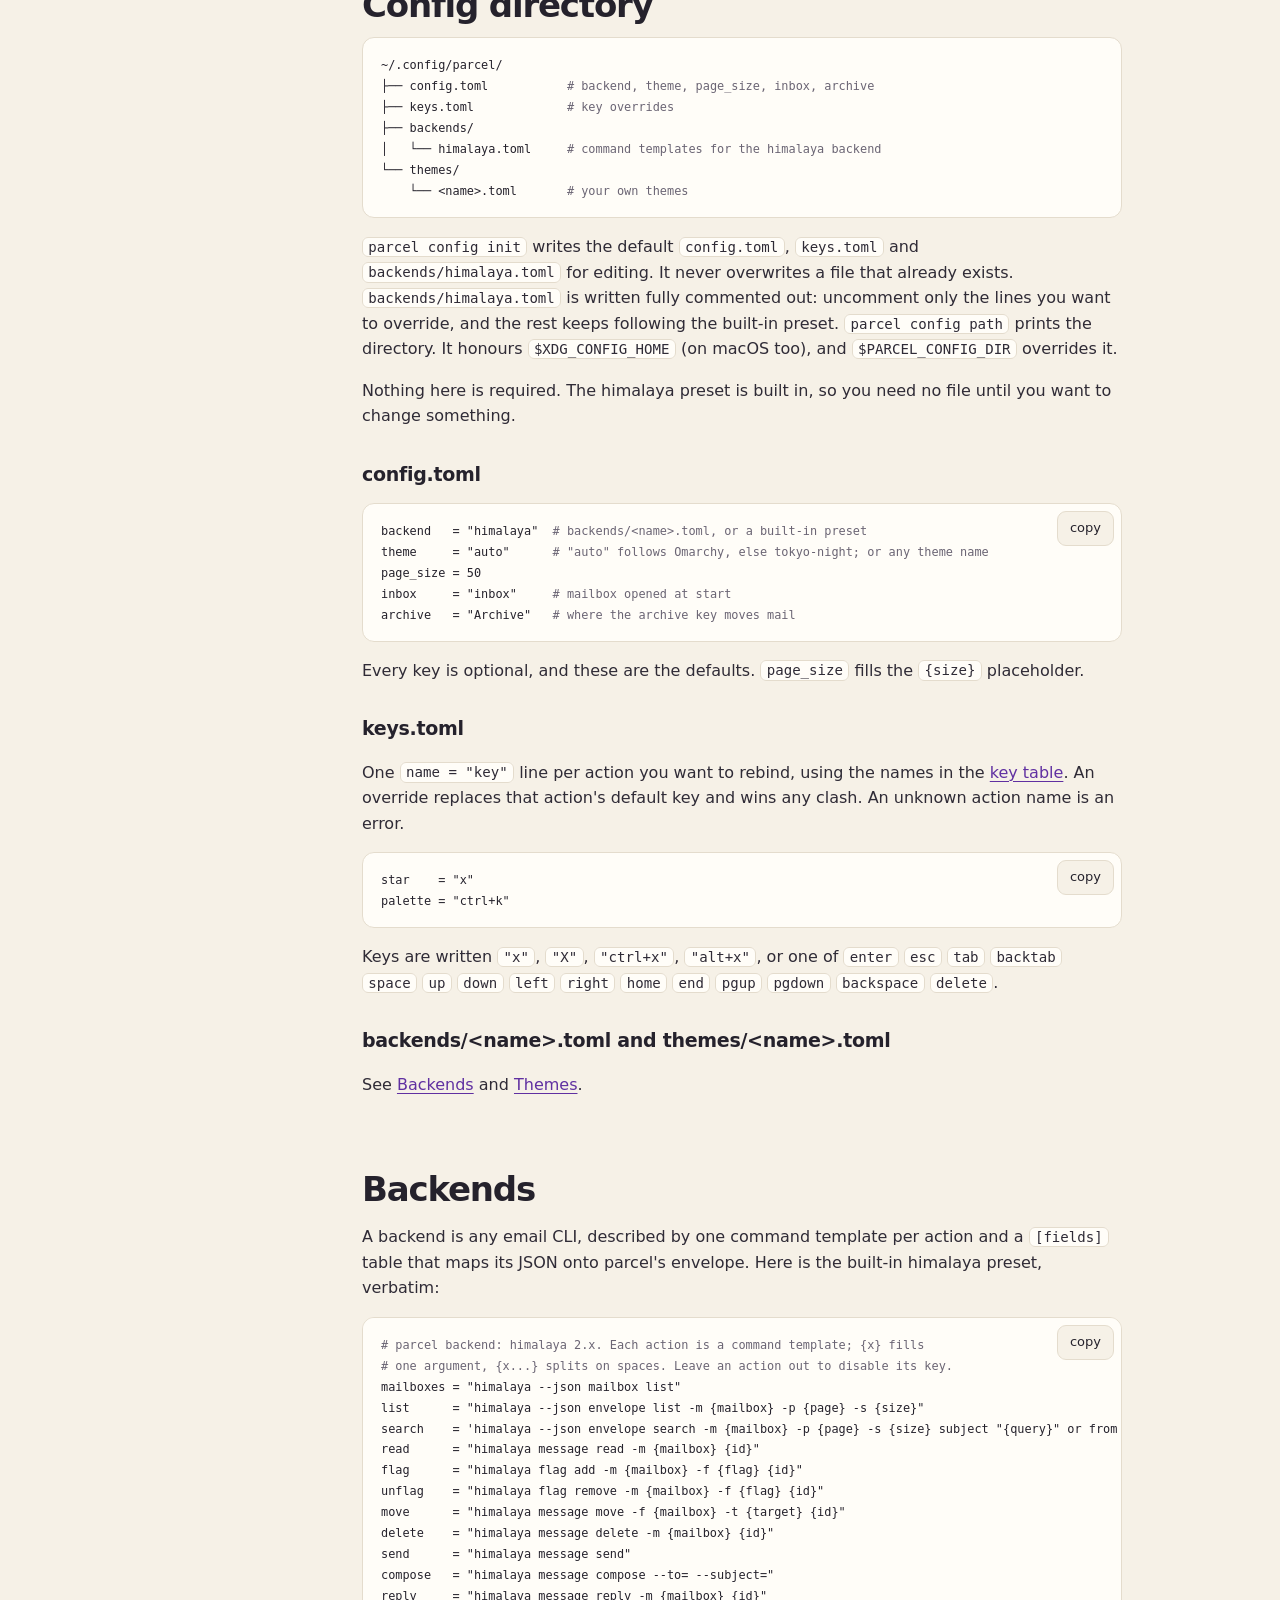
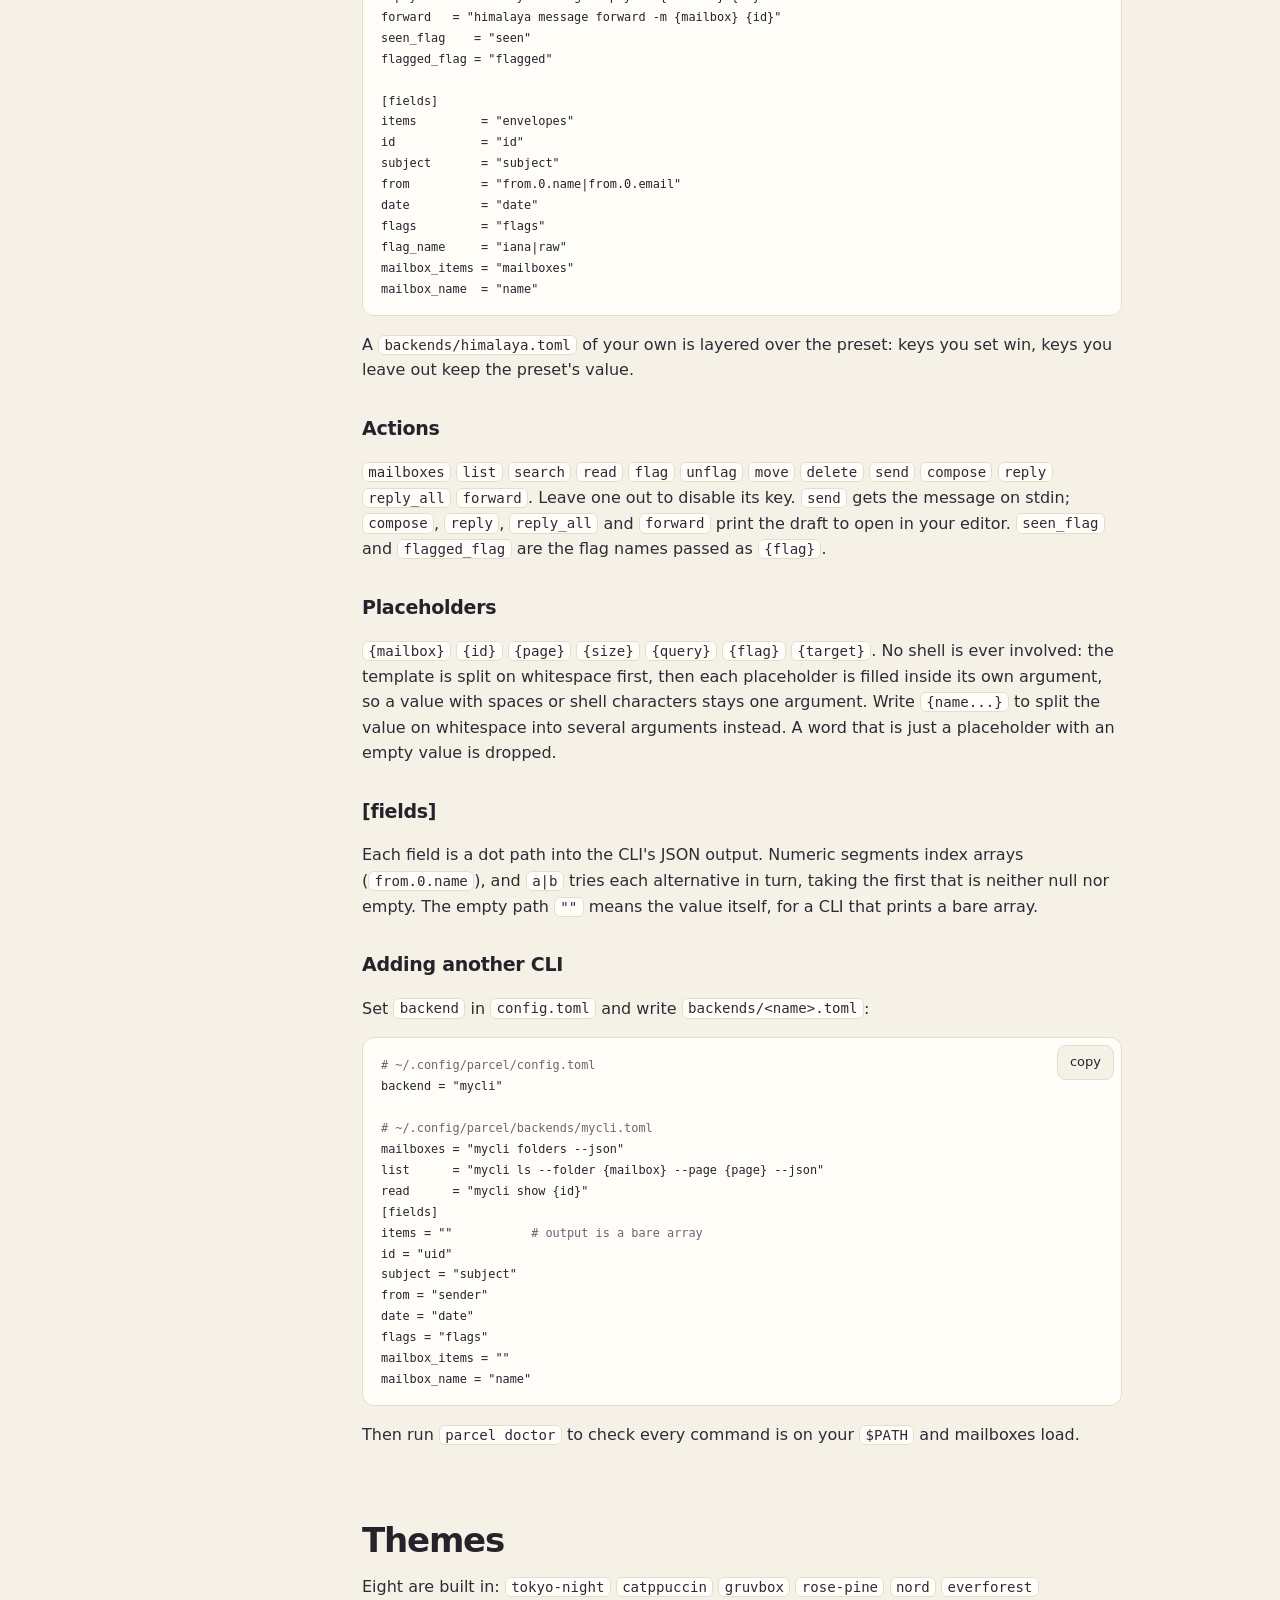
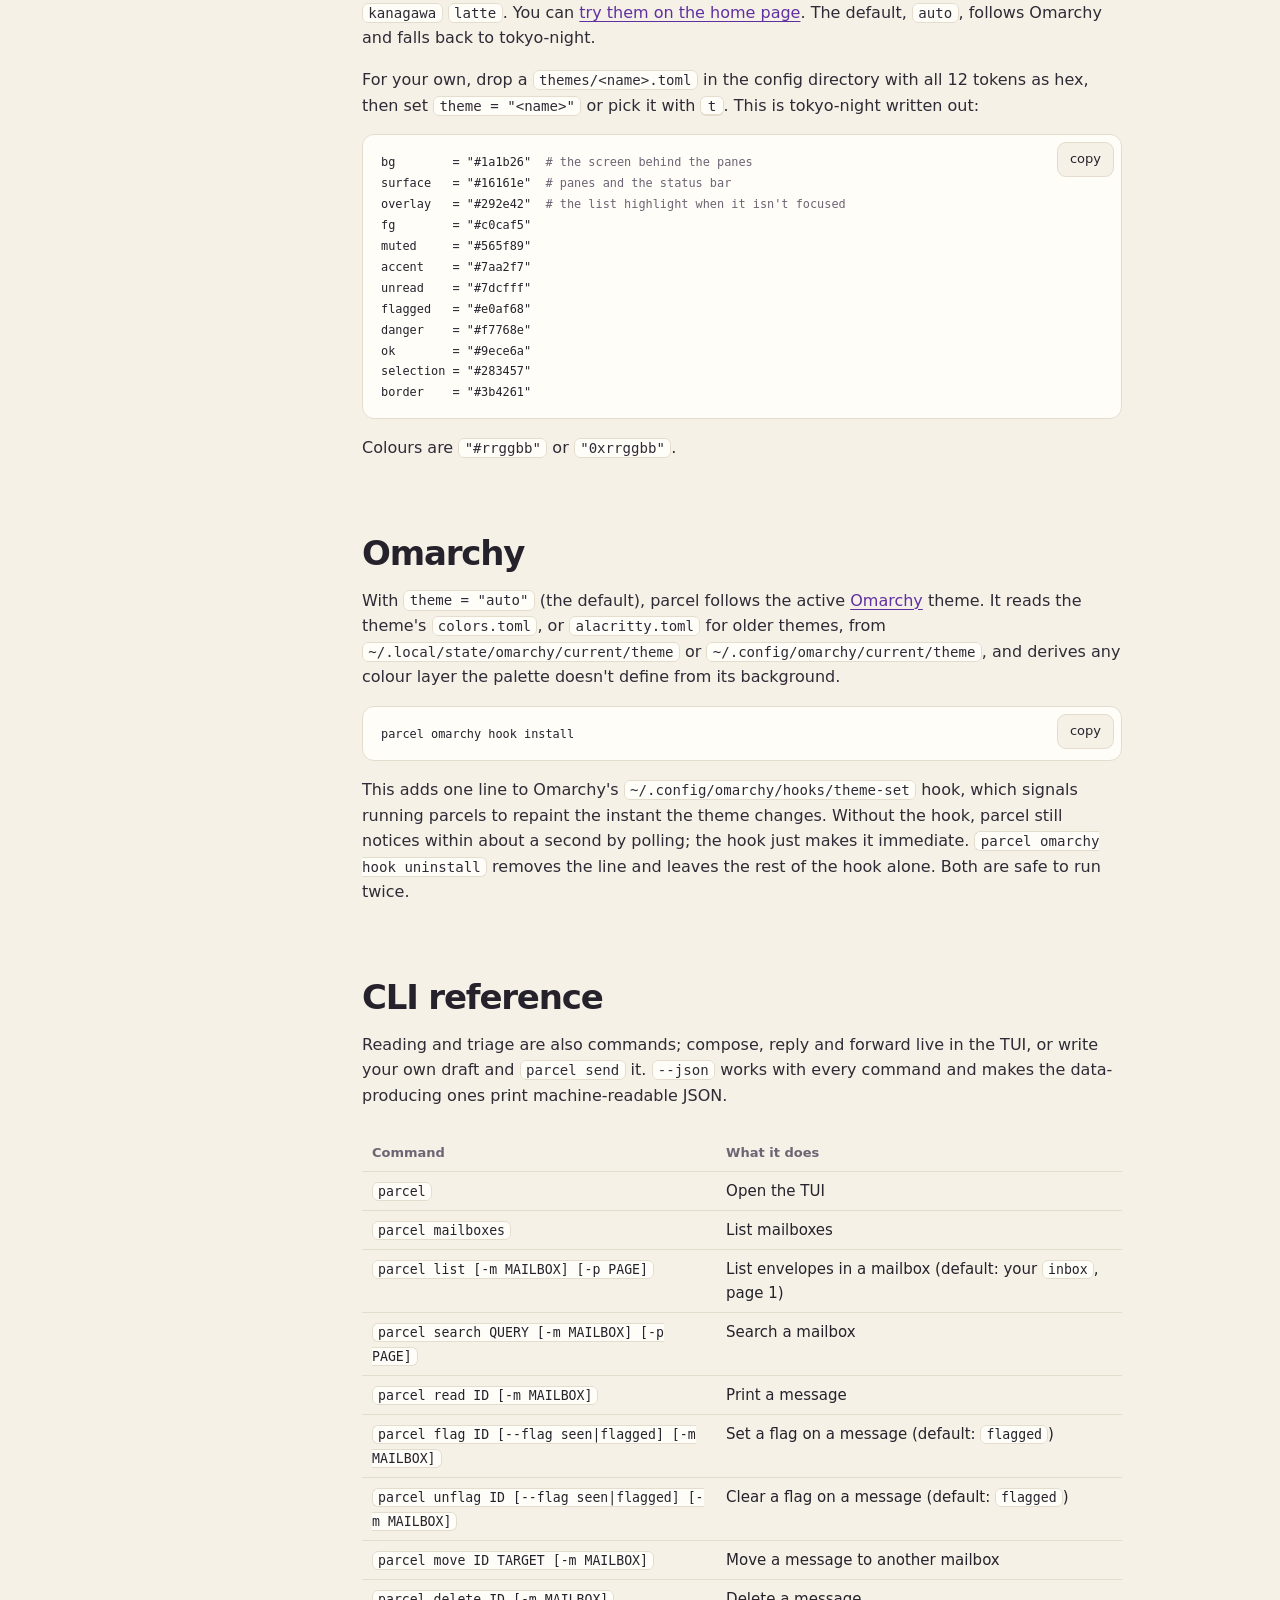
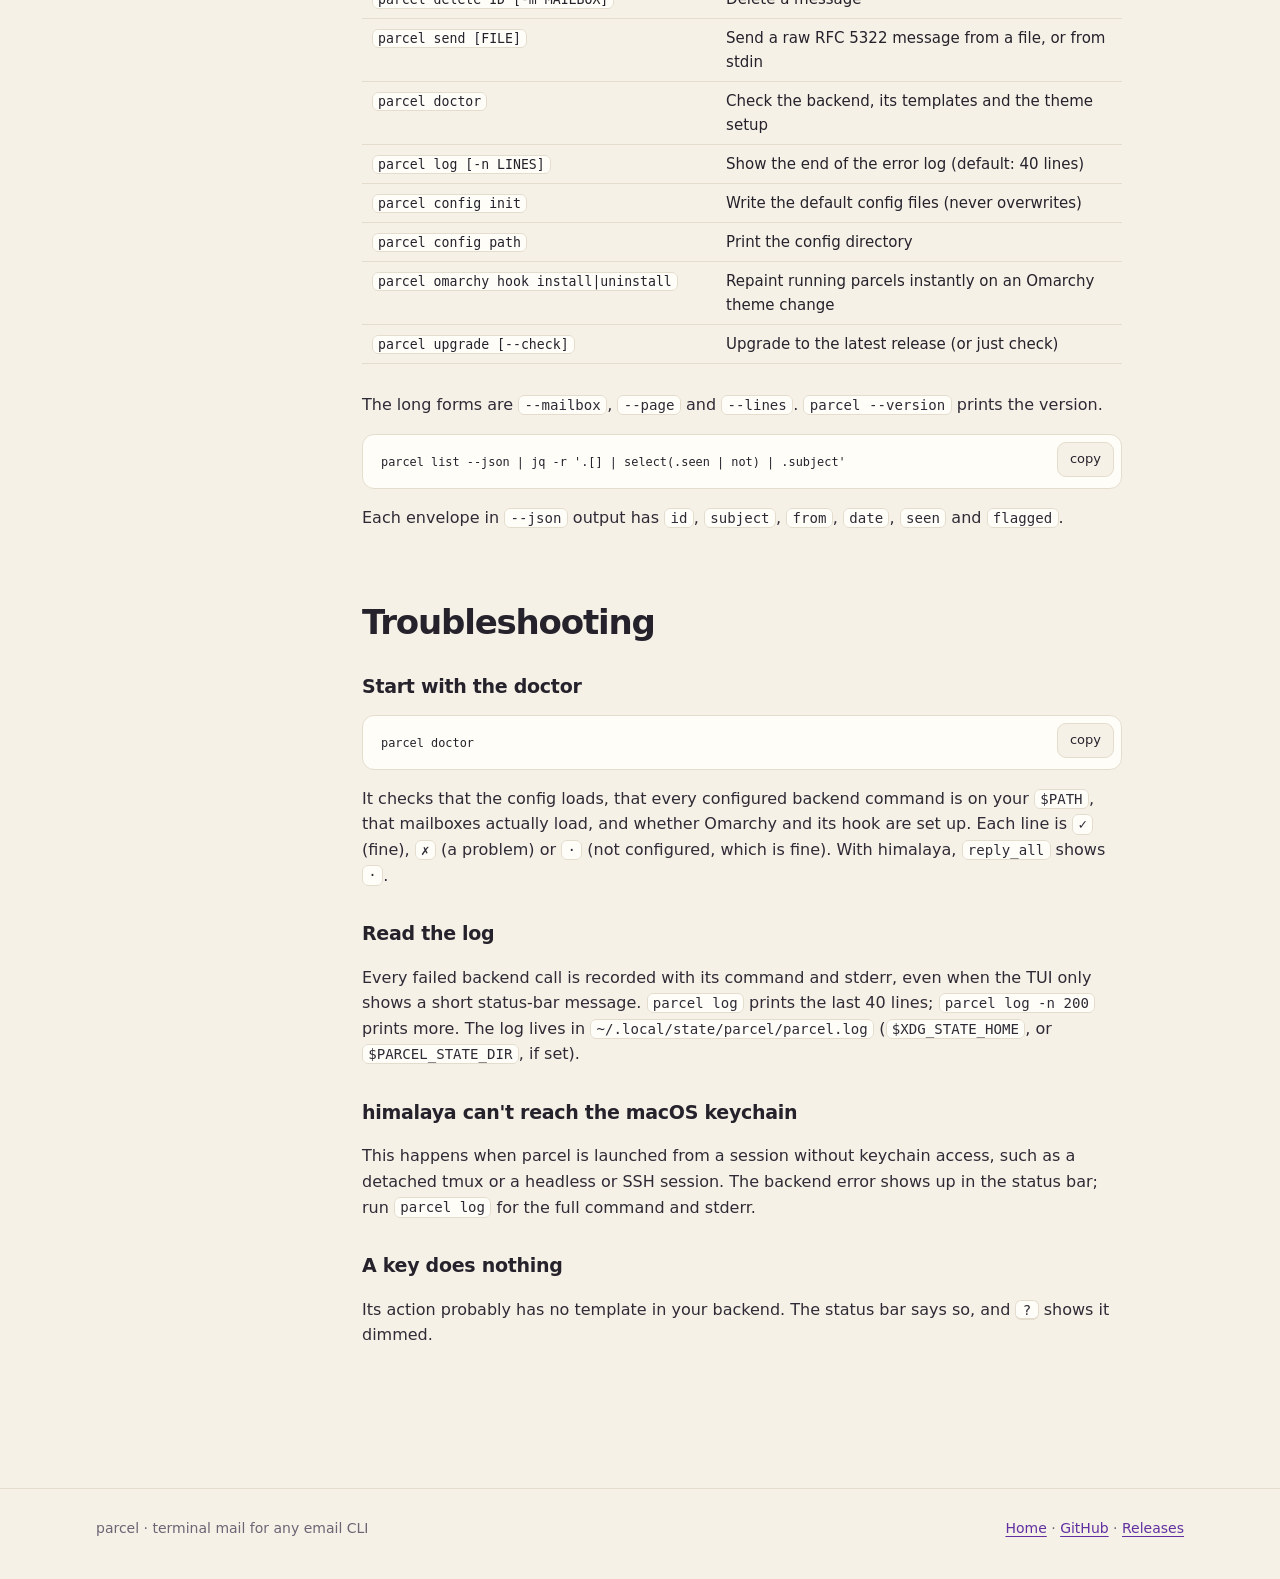
==== commit 02f4fbb6: "feat(cli): flag, unflag, move, delete commands; upgrade fails on a failed download; CLI runs ignore " ====
--- a/site/docs.html
+++ b/site/docs.html
@@ -218,7 +218,7 @@
 
 <section id="cli">
   <h2><a href="#cli">CLI reference</a></h2>
-  <p>Every TUI action is also a command. <code>--json</code> works with every command and makes the data-producing ones print machine-readable JSON.</p>
+  <p>Reading and triage are also commands; compose, reply and forward live in the TUI, or write your own draft and <code>parcel send</code> it. <code>--json</code> works with every command and makes the data-producing ones print machine-readable JSON.</p>
   <div class="tablewrap"><table>
     <thead><tr><th>Command</th><th>What it does</th></tr></thead>
     <tbody>
@@ -227,6 +227,10 @@
       <tr><td><code>parcel list [-m MAILBOX] [-p PAGE]</code></td><td>List envelopes in a mailbox (default: your <code>inbox</code>, page 1)</td></tr>
       <tr><td><code>parcel search QUERY [-m MAILBOX] [-p PAGE]</code></td><td>Search a mailbox</td></tr>
       <tr><td><code>parcel read ID [-m MAILBOX]</code></td><td>Print a message</td></tr>
+      <tr><td><code>parcel flag ID [--flag seen|flagged] [-m MAILBOX]</code></td><td>Set a flag on a message (default: <code>flagged</code>)</td></tr>
+      <tr><td><code>parcel unflag ID [--flag seen|flagged] [-m MAILBOX]</code></td><td>Clear a flag on a message (default: <code>flagged</code>)</td></tr>
+      <tr><td><code>parcel move ID TARGET [-m MAILBOX]</code></td><td>Move a message to another mailbox</td></tr>
+      <tr><td><code>parcel delete ID [-m MAILBOX]</code></td><td>Delete a message</td></tr>
       <tr><td><code>parcel send [FILE]</code></td><td>Send a raw RFC 5322 message from a file, or from stdin</td></tr>
       <tr><td><code>parcel doctor</code></td><td>Check the backend, its templates and the theme setup</td></tr>
       <tr><td><code>parcel log [-n LINES]</code></td><td>Show the end of the error log (default: 40 lines)</td></tr>
